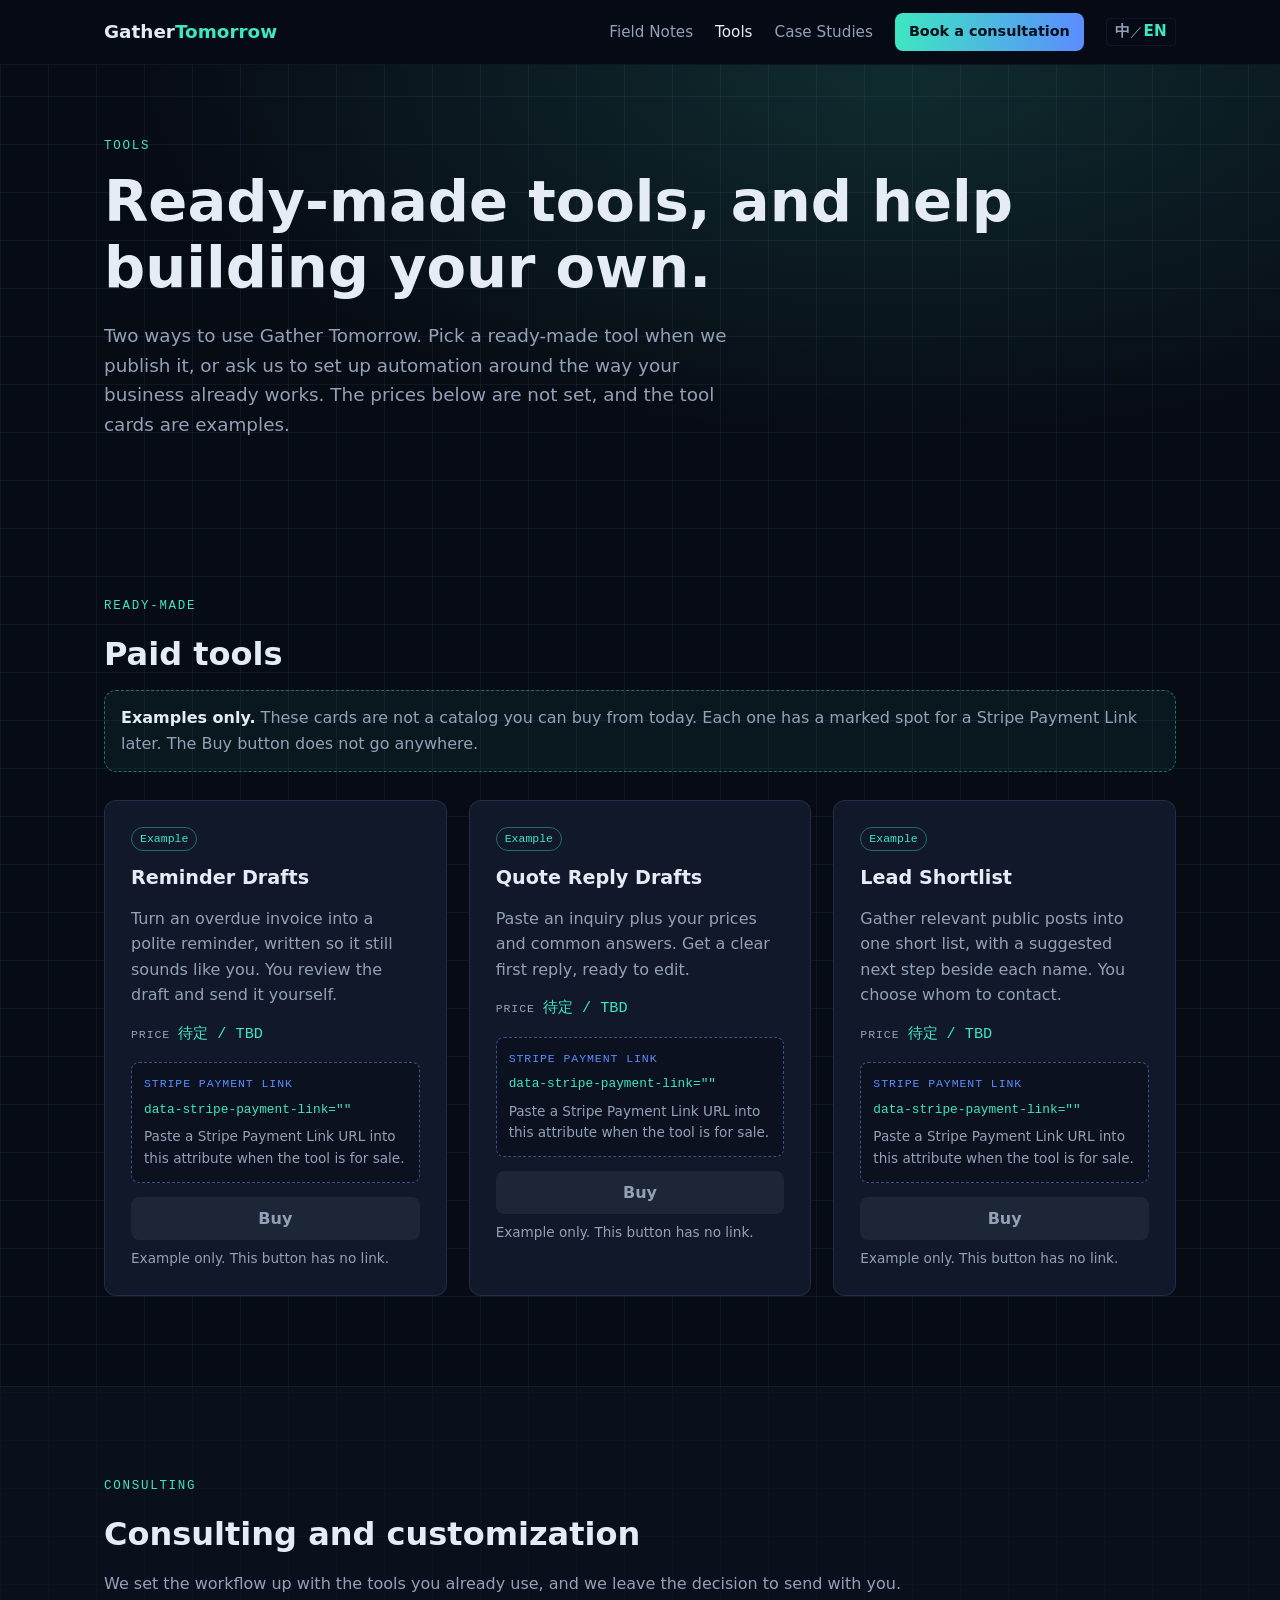
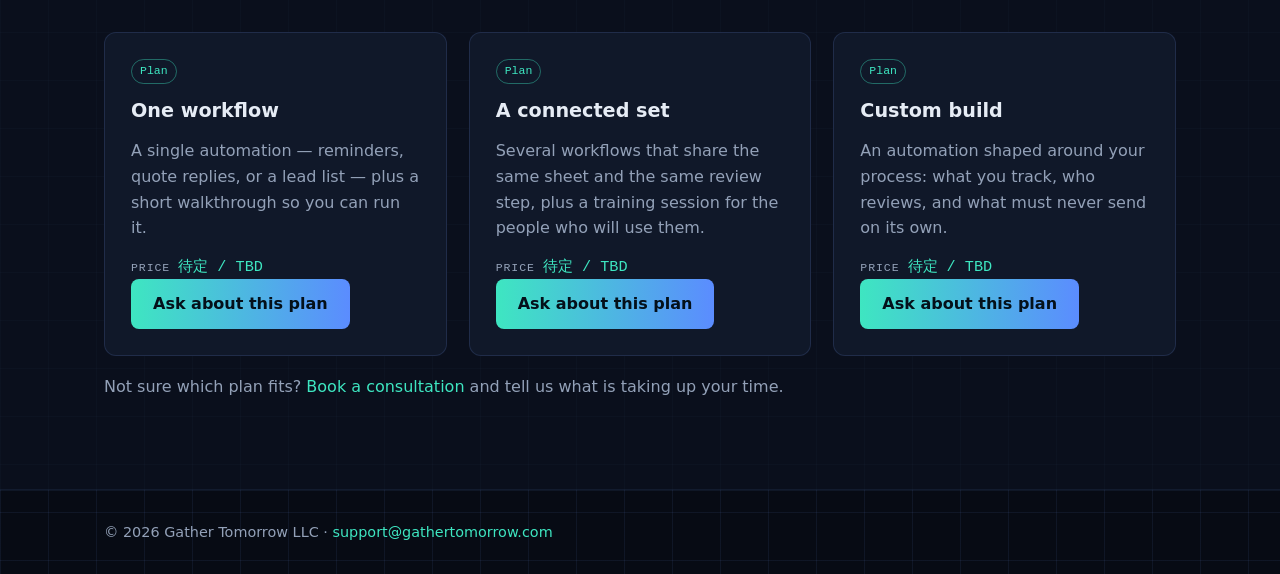
==== tools/index.html @ 7ab17f1c "Add Traditional Chinese, a Tools page, and Firebase Hosting setup. English stays at the root and Tra" ====
<!DOCTYPE html>
<!-- English tools page. Traditional Chinese: /zh/tools/ -->
<html lang="en">
<head>
<meta charset="UTF-8">
<meta name="viewport" content="width=device-width, initial-scale=1">
<script src="../assets/lang.js"></script>
<title>Tools — Gather Tomorrow LLC</title>
<meta name="description" content="Example ready-made AI tools and consulting plans from Gather Tomorrow. Nothing is for sale yet; prices are still TBD.">
<link rel="canonical" href="https://kuankuan0126-stack.github.io/gathertomorrow-site/tools/">
<link rel="alternate" hreflang="en" href="https://kuankuan0126-stack.github.io/gathertomorrow-site/tools/">
<link rel="alternate" hreflang="zh-Hant" href="https://kuankuan0126-stack.github.io/gathertomorrow-site/zh/tools/">
<link rel="alternate" hreflang="x-default" href="https://kuankuan0126-stack.github.io/gathertomorrow-site/tools/">
<meta property="og:type" content="website">
<meta property="og:site_name" content="Gather Tomorrow LLC">
<meta property="og:title" content="Tools — Gather Tomorrow LLC">
<meta property="og:description" content="Example ready-made AI tools and consulting plans from Gather Tomorrow. Nothing is for sale yet; prices are still TBD.">
<meta property="og:url" content="https://kuankuan0126-stack.github.io/gathertomorrow-site/tools/">
<meta property="og:locale" content="en_US">
<meta property="og:locale:alternate" content="zh_TW">
<meta name="twitter:card" content="summary">
<script type="application/ld+json">
{
  "@context": "https://schema.org",
  "@graph": [
    {
      "@type": "WebPage",
      "@id": "https://kuankuan0126-stack.github.io/gathertomorrow-site/tools/#webpage",
      "url": "https://kuankuan0126-stack.github.io/gathertomorrow-site/tools/",
      "name": "Tools — Gather Tomorrow LLC",
      "description": "Example ready-made AI tools and consulting plans from Gather Tomorrow. Nothing is for sale yet; prices are still TBD.",
      "inLanguage": "en",
      "isPartOf": {"@id": "https://kuankuan0126-stack.github.io/gathertomorrow-site/#website"},
      "about": {"@id": "https://kuankuan0126-stack.github.io/gathertomorrow-site/#organization"}
    }
  ]
}
</script>
<link rel="stylesheet" href="../assets/style.css">
</head>
<body>
<header class="nav">
  <div class="wrap nav-inner">
    <a class="logo" href="../index.html">Gather<span>Tomorrow</span></a>
    <nav aria-label="Primary">
      <a href="../index.html#notes">Field Notes</a>
      <a href="index.html" aria-current="page">Tools</a>
      <a href="../index.html#cases">Case Studies</a>
      <a href="../index.html#book" class="btn btn-sm">Book a consultation</a>
      <div class="lang-toggle" role="group" aria-label="Language">
        <a class="lang-link" href="../zh/tools/index.html" lang="zh-Hant" hreflang="zh-Hant" data-set-lang="zh" aria-label="繁體中文">中</a><span aria-hidden="true">／</span><a class="lang-link" href="index.html" lang="en" hreflang="en" data-set-lang="en" aria-current="true" aria-label="English">EN</a>
      </div>
    </nav>
  </div>
</header>

<main id="top">
<section class="hero hero-compact">
  <div class="wrap">
    <p class="eyebrow">Tools</p>
    <h1>Ready-made tools, and help building your own.</h1>
    <p class="lead">Two ways to use Gather Tomorrow. Pick a ready-made tool when we publish it, or ask us to set up automation around the way your business already works. The prices below are not set, and the tool cards are examples.</p>
  </div>
</section>

<section id="ready" class="section">
  <div class="wrap">
    <p class="eyebrow">Ready-made</p>
    <h2>Paid tools</h2>
    <p class="notice"><strong>Examples only.</strong> These cards are not a catalog you can buy from today. Each one has a marked spot for a Stripe Payment Link later. The Buy button does not go anywhere.</p>
    <div class="grid3">
      <article class="card tool-card">
        <span class="tag">Example</span>
        <h3>Reminder Drafts</h3>
        <p>Turn an overdue invoice into a polite reminder, written so it still sounds like you. You review the draft and send it yourself.</p>
        <p class="price"><span class="price-label">Price</span>待定 / TBD</p>
        <!-- STRIPE PAYMENT LINK: when this example becomes a real product, paste the Payment Link URL into data-stripe-payment-link. Leave it empty until then. Do not add an href to the Buy button. -->
        <div class="stripe-slot" data-stripe-payment-link="">
          <span class="slot-label">Stripe Payment Link</span>
          <code>data-stripe-payment-link=""</code>
          <span class="slot-help">Paste a Stripe Payment Link URL into this attribute when the tool is for sale.</span>
        </div>
        <button class="btn buy" type="button" disabled>Buy</button>
        <p class="buy-note">Example only. This button has no link.</p>
      </article>
      <article class="card tool-card">
        <span class="tag">Example</span>
        <h3>Quote Reply Drafts</h3>
        <p>Paste an inquiry plus your prices and common answers. Get a clear first reply, ready to edit.</p>
        <p class="price"><span class="price-label">Price</span>待定 / TBD</p>
        <!-- STRIPE PAYMENT LINK: paste the Payment Link URL into data-stripe-payment-link when this tool is for sale. -->
        <div class="stripe-slot" data-stripe-payment-link="">
          <span class="slot-label">Stripe Payment Link</span>
          <code>data-stripe-payment-link=""</code>
          <span class="slot-help">Paste a Stripe Payment Link URL into this attribute when the tool is for sale.</span>
        </div>
        <button class="btn buy" type="button" disabled>Buy</button>
        <p class="buy-note">Example only. This button has no link.</p>
      </article>
      <article class="card tool-card">
        <span class="tag">Example</span>
        <h3>Lead Shortlist</h3>
        <p>Gather relevant public posts into one short list, with a suggested next step beside each name. You choose whom to contact.</p>
        <p class="price"><span class="price-label">Price</span>待定 / TBD</p>
        <!-- STRIPE PAYMENT LINK: paste the Payment Link URL into data-stripe-payment-link when this tool is for sale. -->
        <div class="stripe-slot" data-stripe-payment-link="">
          <span class="slot-label">Stripe Payment Link</span>
          <code>data-stripe-payment-link=""</code>
          <span class="slot-help">Paste a Stripe Payment Link URL into this attribute when the tool is for sale.</span>
        </div>
        <button class="btn buy" type="button" disabled>Buy</button>
        <p class="buy-note">Example only. This button has no link.</p>
      </article>
    </div>
  </div>
</section>

<section id="consult" class="section alt">
  <div class="wrap">
    <p class="eyebrow">Consulting</p>
    <h2>Consulting and customization</h2>
    <p class="sub">We set the workflow up with the tools you already use, and we leave the decision to send with you.</p>
    <div class="grid3">
      <article class="card">
        <span class="tag">Plan</span>
        <h3>One workflow</h3>
        <p>A single automation — reminders, quote replies, or a lead list — plus a short walkthrough so you can run it.</p>
        <p class="price"><span class="price-label">Price</span>待定 / TBD</p>
        <a class="btn plan-link" href="../index.html#book">Ask about this plan</a>
      </article>
      <article class="card">
        <span class="tag">Plan</span>
        <h3>A connected set</h3>
        <p>Several workflows that share the same sheet and the same review step, plus a training session for the people who will use them.</p>
        <p class="price"><span class="price-label">Price</span>待定 / TBD</p>
        <a class="btn plan-link" href="../index.html#book">Ask about this plan</a>
      </article>
      <article class="card">
        <span class="tag">Plan</span>
        <h3>Custom build</h3>
        <p>An automation shaped around your process: what you track, who reviews, and what must never send on its own.</p>
        <p class="price"><span class="price-label">Price</span>待定 / TBD</p>
        <a class="btn plan-link" href="../index.html#book">Ask about this plan</a>
      </article>
    </div>
    <p class="fallback">Not sure which plan fits? <a href="../index.html#book">Book a consultation</a> and tell us what is taking up your time.</p>
  </div>
</section>
</main>

<footer class="footer"><div class="wrap">© 2026 Gather Tomorrow LLC · <a href="mailto:support@gathertomorrow.com">support@gathertomorrow.com</a></div></footer>
</body>
</html>
---- assets/style.css ----
:root{--bg:#070b14;--bg2:#0c1220;--card:#101829;--line:rgba(120,160,255,.08);--text:#e6ecf5;--muted:#93a1b8;--accent:#3ee6c1;--accent2:#5b8cff}
*{box-sizing:border-box;margin:0;padding:0}
html{scroll-behavior:smooth}
body{font-family:Inter,system-ui,-apple-system,"Segoe UI",Roboto,"PingFang TC","Microsoft JhengHei","Noto Sans TC","Noto Sans CJK TC","WenQuanYi Micro Hei",sans-serif;background:var(--bg);color:var(--text);line-height:1.6;
 background-image:linear-gradient(var(--line) 1px,transparent 1px),linear-gradient(90deg,var(--line) 1px,transparent 1px);background-size:48px 48px}
a{color:var(--accent);text-decoration:none}
.wrap{max-width:1120px;margin:0 auto;padding:0 24px}.narrow{max-width:640px}
.nav{position:sticky;top:0;z-index:10;background:rgba(7,11,20,.85);backdrop-filter:blur(8px);border-bottom:1px solid var(--line)}
.nav-inner{display:flex;justify-content:space-between;align-items:center;height:64px}
.logo{font-weight:700;font-size:1.15rem;color:var(--text)}.logo span{color:var(--accent)}
nav{display:flex;gap:22px;align-items:center}nav a{color:var(--muted);font-size:.95rem}nav a:hover{color:var(--text)}
nav a[aria-current="page"]{color:var(--text)}
.lang-toggle{display:inline-flex;align-items:center;flex:0 0 auto;border:1px solid var(--line);border-radius:4px;padding:2px 8px;font-size:.8rem;line-height:1.4;letter-spacing:.02em}
.lang-toggle .lang-link{color:var(--muted);font-weight:700;padding:0}
.lang-toggle .lang-link[aria-current="true"]{color:var(--accent)}
.lang-toggle span{color:var(--muted)}
.lang-toggle .lang-link:focus-visible{outline:2px solid var(--accent);outline-offset:2px}
.btn{display:inline-block;background:linear-gradient(90deg,var(--accent),var(--accent2));color:#04101a!important;font-weight:600;padding:12px 22px;border-radius:8px;border:0;cursor:pointer;font-size:1rem;font-family:inherit;text-align:center}
.btn:disabled,.btn[disabled]{background:#1c2636;color:var(--muted)!important;cursor:not-allowed}
.btn-sm{padding:7px 14px;font-size:.9rem}.btn-ghost{background:transparent;border:1px solid var(--accent);color:var(--accent)!important}
.hero{padding:120px 0 100px;background:radial-gradient(ellipse at 70% 0%,rgba(62,230,193,.15),transparent 60%)}
.hero-compact{padding:72px 0 36px}
.eyebrow{text-transform:uppercase;letter-spacing:.14em;font-size:.78rem;color:var(--accent);margin-bottom:12px;font-family:ui-monospace,monospace}
h1{font-size:clamp(2.2rem,5vw,3.6rem);line-height:1.15;margin-bottom:20px}.accent{color:var(--accent)}
.lead{font-size:1.15rem;color:var(--muted);max-width:640px;margin-bottom:32px}.cta-row{display:flex;gap:14px;flex-wrap:wrap}
.section{padding:90px 0}.alt{background:rgba(12,18,32,.7);border-top:1px solid var(--line);border-bottom:1px solid var(--line)}
h2{font-size:2rem;margin-bottom:10px}.sub{color:var(--muted);margin-bottom:36px}
.grid3{display:grid;grid-template-columns:repeat(auto-fit,minmax(300px,1fr));gap:22px}.grid2{display:grid;grid-template-columns:repeat(auto-fit,minmax(340px,1fr));gap:22px}
.card{background:var(--card);border:1px solid rgba(120,160,255,.15);border-radius:12px;padding:26px;display:flex;flex-direction:column;transition:border-color .2s}
.card:hover{border-color:var(--accent)}.card h3{font-size:1.2rem;margin:12px 0}
.tag{align-self:flex-start;font-size:.72rem;font-family:ui-monospace,monospace;color:var(--accent);border:1px solid rgba(62,230,193,.4);padding:2px 8px;border-radius:999px}
dl dt{color:var(--accent2);font-size:.8rem;text-transform:uppercase;letter-spacing:.08em;margin-top:12px}dl dd{color:var(--muted);font-size:.95rem}
.card p,.case ol{color:var(--muted)}.case ol{padding-left:20px}.case li{margin-bottom:8px}.muted{opacity:.7}
.card-foot{margin-top:auto;padding-top:20px;border-top:1px solid var(--line);display:flex;flex-direction:column;gap:12px}
.like{align-self:flex-start;background:transparent;border:1px solid var(--line);color:var(--muted);border-radius:999px;padding:4px 14px;cursor:not-allowed}
.diy{font-weight:600;font-size:.95rem}
.form{display:grid;gap:16px}.form label{display:grid;gap:6px;font-size:.9rem;color:var(--muted)}
.form input,.form textarea{background:var(--bg);border:1px solid rgba(120,160,255,.25);border-radius:8px;padding:12px;color:var(--text);font:inherit}
.form input:focus,.form textarea:focus{outline:none;border-color:var(--accent)}
.fallback{margin-top:18px;color:var(--muted)}
.notice{border:1px dashed rgba(62,230,193,.45);background:rgba(62,230,193,.06);border-radius:12px;padding:14px 16px;margin:0 0 28px;color:var(--muted)}
.notice strong{color:var(--text);font-weight:600}
.price,.card p.price{margin-top:14px;font-family:ui-monospace,monospace;color:var(--accent);font-size:.95rem}
.price-label{color:var(--muted);margin-right:8px;font-size:.72rem;letter-spacing:.08em;text-transform:uppercase}
.stripe-slot{margin-top:16px;border:1px dashed rgba(120,160,255,.45);border-radius:8px;padding:12px;background:rgba(7,11,20,.45);display:flex;flex-direction:column;gap:6px}
.slot-label{font-family:ui-monospace,monospace;font-size:.72rem;letter-spacing:.08em;text-transform:uppercase;color:var(--accent2)}
.stripe-slot code{color:var(--accent);font-size:.8rem}
.slot-help,.buy-note{color:var(--muted);font-size:.85rem}
.buy{width:100%;margin-top:14px}
.buy-note{margin-top:8px}
.card .plan-link{margin-top:auto;align-self:flex-start}
.footer{padding:30px 0;color:var(--muted);font-size:.9rem;border-top:1px solid var(--line)}
@media(max-width:720px){
  .nav-inner{height:auto;min-height:64px;padding:10px 0;gap:10px;flex-wrap:wrap}
  nav{gap:10px;margin-left:auto}
  .btn-sm{white-space:nowrap}
  nav a:not(.btn):not(.lang-link){display:none}
  .hero{padding:80px 0 60px}
  .hero-compact{padding:56px 0 28px}
}
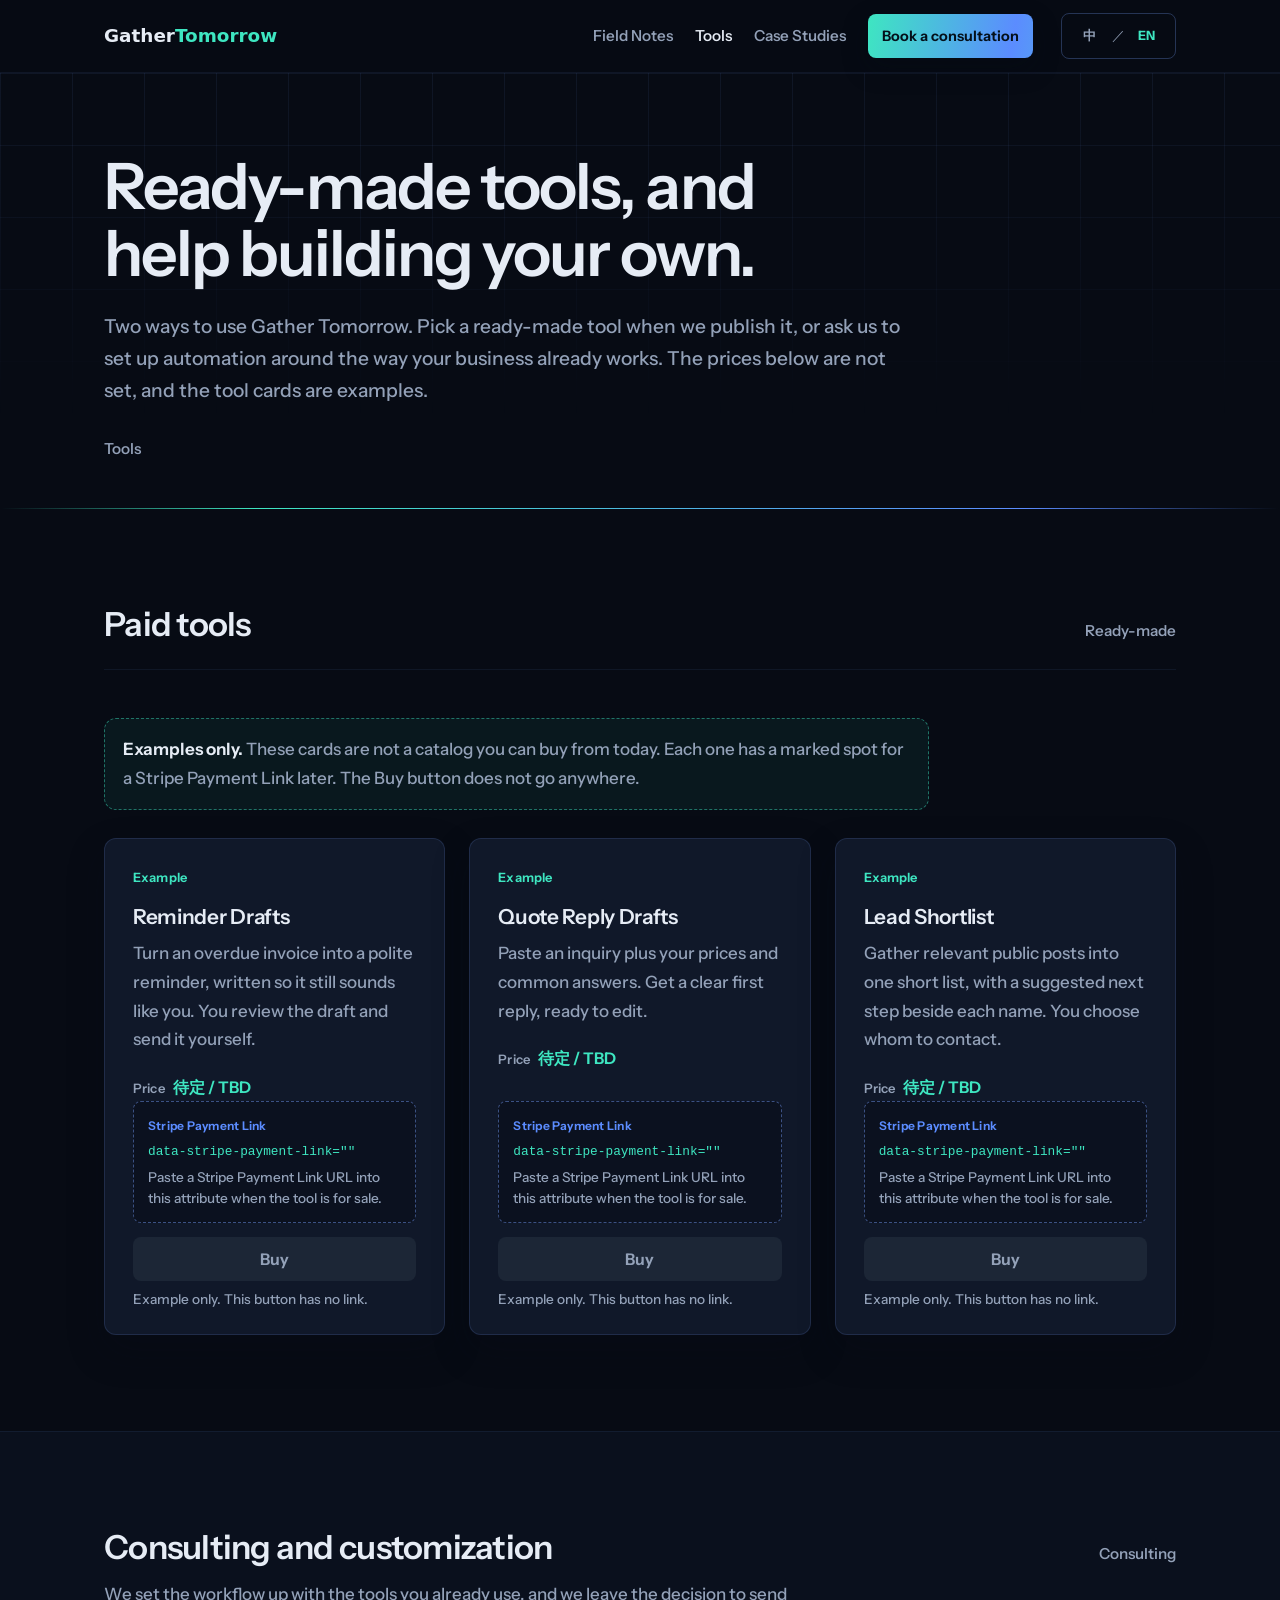
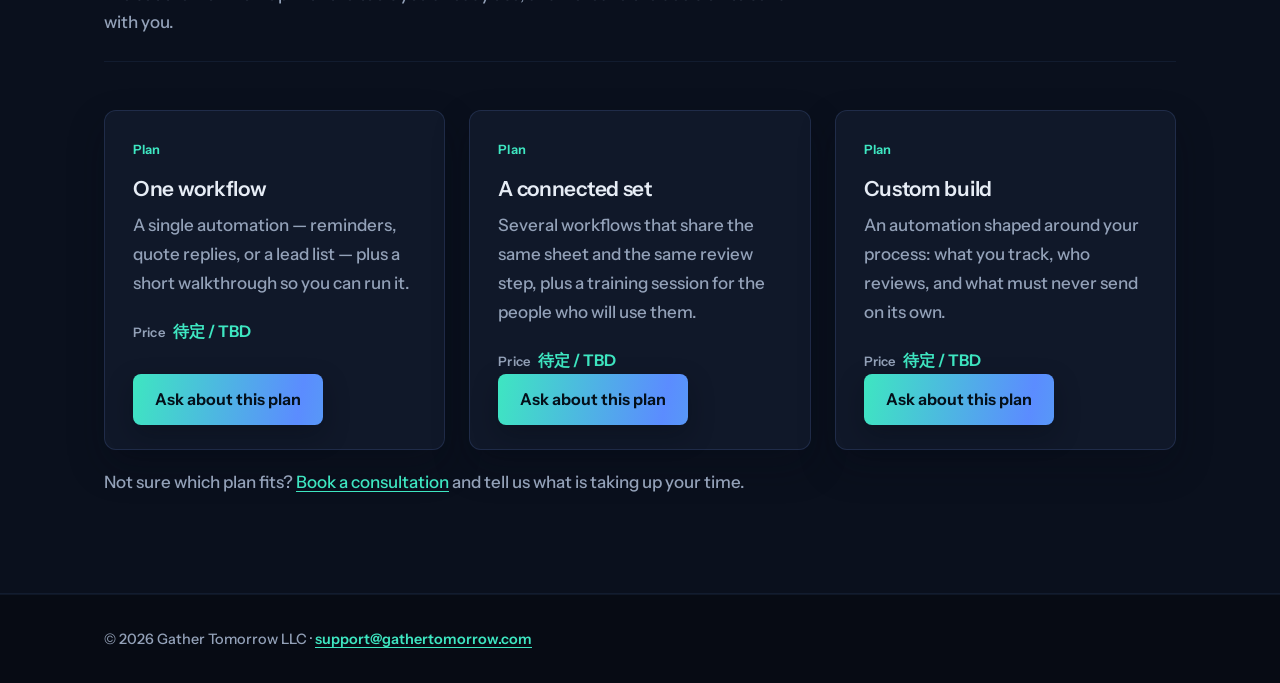
==== commit 5c4592e8: "Refine type, spacing, and controls without touching the brand. Apply Impeccable’s craft rules to the" ====
--- a/tools/index.html
+++ b/tools/index.html
@@ -3,7 +3,7 @@
 <html lang="en">
 <head>
 <meta charset="UTF-8">
-<meta name="viewport" content="width=device-width, initial-scale=1">
+<meta name="viewport" content="width=device-width, initial-scale=1, viewport-fit=cover">
 <script src="../assets/lang.js"></script>
 <title>Tools — Gather Tomorrow LLC</title>
 <meta name="description" content="Example ready-made AI tools and consulting plans from Gather Tomorrow. Nothing is for sale yet; prices are still TBD.">
@@ -39,34 +39,48 @@
 <link rel="stylesheet" href="../assets/style.css">
 </head>
 <body>
+<a class="skip" href="#top">Skip to content</a>
 <header class="nav">
-  <div class="wrap nav-inner">
+  <div class="wrap nav-row">
     <a class="logo" href="../index.html">Gather<span>Tomorrow</span></a>
-    <nav aria-label="Primary">
+    <nav class="nav-panel" id="site-nav" aria-label="Primary">
       <a href="../index.html#notes">Field Notes</a>
       <a href="index.html" aria-current="page">Tools</a>
       <a href="../index.html#cases">Case Studies</a>
       <a href="../index.html#book" class="btn btn-sm">Book a consultation</a>
+    </nav>
+    <div class="nav-tools">
       <div class="lang-toggle" role="group" aria-label="Language">
         <a class="lang-link" href="../zh/tools/index.html" lang="zh-Hant" hreflang="zh-Hant" data-set-lang="zh" aria-label="繁體中文">中</a><span aria-hidden="true">／</span><a class="lang-link" href="index.html" lang="en" hreflang="en" data-set-lang="en" aria-current="true" aria-label="English">EN</a>
       </div>
-    </nav>
+      <label class="nav-toggle">
+        <span class="visually-hidden">Menu</span>
+        <input class="nav-check" type="checkbox" aria-controls="site-nav">
+        <svg class="icon-menu" width="18" height="18" viewBox="0 0 18 18" aria-hidden="true" focusable="false"><path d="M2 5h14M2 9h14M2 13h14" fill="none" stroke="currentColor" stroke-width="1.5" stroke-linecap="round"/></svg>
+        <svg class="icon-close" width="18" height="18" viewBox="0 0 18 18" aria-hidden="true" focusable="false"><path d="M4 4l10 10M14 4L4 14" fill="none" stroke="currentColor" stroke-width="1.5" stroke-linecap="round"/></svg>
+      </label>
+    </div>
   </div>
 </header>
 
 <main id="top">
 <section class="hero hero-compact">
-  <div class="wrap">
-    <p class="eyebrow">Tools</p>
+  <div class="wrap hero-grid">
     <h1>Ready-made tools, and help building your own.</h1>
     <p class="lead">Two ways to use Gather Tomorrow. Pick a ready-made tool when we publish it, or ask us to set up automation around the way your business already works. The prices below are not set, and the tool cards are examples.</p>
+    <p class="hero-note">Tools</p>
   </div>
+  <div class="hero-rule" aria-hidden="true"></div>
 </section>
 
 <section id="ready" class="section">
   <div class="wrap">
-    <p class="eyebrow">Ready-made</p>
-    <h2>Paid tools</h2>
+    <div class="section-head">
+      <div class="section-title">
+        <h2>Paid tools</h2>
+        <p class="section-note">Ready-made</p>
+      </div>
+    </div>
     <p class="notice"><strong>Examples only.</strong> These cards are not a catalog you can buy from today. Each one has a marked spot for a Stripe Payment Link later. The Buy button does not go anywhere.</p>
     <div class="grid3">
       <article class="card tool-card">
@@ -117,9 +131,13 @@
 
 <section id="consult" class="section alt">
   <div class="wrap">
-    <p class="eyebrow">Consulting</p>
-    <h2>Consulting and customization</h2>
-    <p class="sub">We set the workflow up with the tools you already use, and we leave the decision to send with you.</p>
+    <div class="section-head">
+      <div class="section-title">
+        <h2>Consulting and customization</h2>
+        <p class="section-note">Consulting</p>
+      </div>
+      <p class="sub">We set the workflow up with the tools you already use, and we leave the decision to send with you.</p>
+    </div>
     <div class="grid3">
       <article class="card">
         <span class="tag">Plan</span>
--- a/assets/style.css
+++ b/assets/style.css
@@ -1,60 +1,156 @@
-:root{--bg:#070b14;--bg2:#0c1220;--card:#101829;--line:rgba(120,160,255,.08);--text:#e6ecf5;--muted:#93a1b8;--accent:#3ee6c1;--accent2:#5b8cff}
+:root{
+  --bg:#070b14;--bg2:#0c1220;--card:#101829;--line:rgba(120,160,255,.08);--text:#e6ecf5;--muted:#93a1b8;--accent:#3ee6c1;--accent2:#5b8cff;
+  --ink:#04101a;--disabled:#1c2636;
+  --space-1:4px;--space-2:8px;--space-3:12px;--space-4:16px;--space-5:24px;--space-6:32px;--space-7:48px;--space-8:64px;--space-9:96px;--space-10:128px;
+  --ease:cubic-bezier(0.16,1,0.3,1);
+  color-scheme:dark;
+}
+@font-face{
+  font-family:"Instrument Sans";
+  src:url("fonts/instrument-sans-latin.woff2") format("woff2");
+  font-weight:400 700;font-style:normal;font-display:swap;
+  unicode-range:U+0000-00FF,U+0131,U+0152-0153,U+02BB-02BC,U+02C6,U+02DA,U+02DC,U+0304,U+0308,U+0329,U+2000-206F,U+20AC,U+2122,U+2191,U+2193,U+2212,U+2215,U+FEFF,U+FFFD;
+}
+@font-face{
+  font-family:"Instrument Sans";
+  src:url("fonts/instrument-sans-latin-italic.woff2") format("woff2");
+  font-weight:400 700;font-style:italic;font-display:swap;
+  unicode-range:U+0000-00FF,U+0131,U+0152-0153,U+02BB-02BC,U+02C6,U+02DA,U+02DC,U+0304,U+0308,U+0329,U+2000-206F,U+20AC,U+2122,U+2191,U+2193,U+2212,U+2215,U+FEFF,U+FFFD;
+}
 *{box-sizing:border-box;margin:0;padding:0}
-html{scroll-behavior:smooth}
-body{font-family:Inter,system-ui,-apple-system,"Segoe UI",Roboto,"PingFang TC","Microsoft JhengHei","Noto Sans TC","Noto Sans CJK TC","WenQuanYi Micro Hei",sans-serif;background:var(--bg);color:var(--text);line-height:1.6;
- background-image:linear-gradient(var(--line) 1px,transparent 1px),linear-gradient(90deg,var(--line) 1px,transparent 1px);background-size:48px 48px}
-a{color:var(--accent);text-decoration:none}
-.wrap{max-width:1120px;margin:0 auto;padding:0 24px}.narrow{max-width:640px}
-.nav{position:sticky;top:0;z-index:10;background:rgba(7,11,20,.85);backdrop-filter:blur(8px);border-bottom:1px solid var(--line)}
-.nav-inner{display:flex;justify-content:space-between;align-items:center;height:64px}
-.logo{font-weight:700;font-size:1.15rem;color:var(--text)}.logo span{color:var(--accent)}
-nav{display:flex;gap:22px;align-items:center}nav a{color:var(--muted);font-size:.95rem}nav a:hover{color:var(--text)}
-nav a[aria-current="page"]{color:var(--text)}
-.lang-toggle{display:inline-flex;align-items:center;flex:0 0 auto;border:1px solid var(--line);border-radius:4px;padding:2px 8px;font-size:.8rem;line-height:1.4;letter-spacing:.02em}
-.lang-toggle .lang-link{color:var(--muted);font-weight:700;padding:0}
+html{scroll-behavior:smooth;scrollbar-color:rgba(120,160,255,.4) var(--bg)}
+body{
+  font-family:"Instrument Sans","PingFang TC","Microsoft JhengHei","Noto Sans TC","Noto Sans CJK TC","WenQuanYi Micro Hei","Droid Sans Fallback",sans-serif;
+  background:var(--bg);color:var(--text);line-height:1.7;font-size:1.0625rem;font-weight:500;
+  -webkit-font-smoothing:antialiased;text-wrap:pretty;
+}
+:lang(zh-Hant) body{line-height:1.85;font-weight:400}
+::selection{background:rgba(62,230,193,.28);color:var(--text)}
+a{color:var(--accent);text-decoration:underline;text-decoration-thickness:1px;text-underline-offset:3px}
+img{max-width:100%;height:auto}
+.visually-hidden{position:absolute;width:1px;height:1px;padding:0;margin:-1px;overflow:hidden;clip:rect(0,0,0,0);white-space:nowrap;border:0}
+.skip{position:absolute;left:max(16px,env(safe-area-inset-left));top:8px;z-index:30;transform:translateY(-160%);background:var(--accent);color:var(--ink)!important;text-decoration:none;font-weight:650;padding:8px 14px;border-radius:8px}
+.skip:focus{transform:none}
+.wrap{max-width:1120px;margin:0 auto;padding:0 max(24px,env(safe-area-inset-right)) 0 max(24px,env(safe-area-inset-left))}
+.narrow{max-width:640px}
+.nav{position:sticky;top:0;z-index:10;background:rgba(7,11,20,.92);backdrop-filter:blur(12px);border-bottom:1px solid var(--line)}
+.nav-row{display:flex;align-items:center;gap:28px;min-height:72px}
+.logo{font-family:Inter,system-ui,-apple-system,"Segoe UI",Roboto,"PingFang TC","Microsoft JhengHei","Noto Sans TC",sans-serif;font-weight:700;font-size:1.15rem;color:var(--text);text-decoration:none;letter-spacing:0;flex:0 0 auto}
+.logo span{color:var(--accent)}
+.nav-panel{display:flex;align-items:center;gap:8px 22px;margin-left:auto}
+.nav-panel a:not(.btn){color:var(--muted);font-size:.95rem;font-weight:550;text-decoration:none;min-height:44px;display:inline-flex;align-items:center;padding:6px 0}
+.nav-panel a:not(.btn):hover{color:var(--text)}
+.nav-panel a[aria-current="page"]{color:var(--text)}
+.nav-tools{display:flex;align-items:center;gap:12px;flex:0 0 auto}
+.nav-toggle{display:none;position:relative;width:44px;height:44px;align-items:center;justify-content:center;color:var(--text);border:1px solid rgba(120,160,255,.28);border-radius:8px;background:transparent;cursor:pointer}
+.nav-toggle .nav-check{position:absolute;inset:0;width:100%;height:100%;margin:0;opacity:0;cursor:pointer}
+.nav-toggle:has(.nav-check:focus-visible){outline:2px solid var(--accent);outline-offset:3px}
+.icon-close{display:none}
+.nav-toggle:has(.nav-check:checked) .icon-menu{display:none}
+.nav-toggle:has(.nav-check:checked) .icon-close{display:block}
+.lang-toggle{display:inline-flex;align-items:center;flex:0 0 auto;border:1px solid rgba(120,160,255,.28);border-radius:8px;padding:0 6px;min-height:44px;font-size:.8rem;line-height:1;letter-spacing:.02em}
+.lang-toggle .lang-link{color:var(--muted);font-weight:700;text-decoration:none;min-width:44px;min-height:44px;display:inline-flex;align-items:center;justify-content:center}
 .lang-toggle .lang-link[aria-current="true"]{color:var(--accent)}
 .lang-toggle span{color:var(--muted)}
-.lang-toggle .lang-link:focus-visible{outline:2px solid var(--accent);outline-offset:2px}
-.btn{display:inline-block;background:linear-gradient(90deg,var(--accent),var(--accent2));color:#04101a!important;font-weight:600;padding:12px 22px;border-radius:8px;border:0;cursor:pointer;font-size:1rem;font-family:inherit;text-align:center}
-.btn:disabled,.btn[disabled]{background:#1c2636;color:var(--muted)!important;cursor:not-allowed}
-.btn-sm{padding:7px 14px;font-size:.9rem}.btn-ghost{background:transparent;border:1px solid var(--accent);color:var(--accent)!important}
-.hero{padding:120px 0 100px;background:radial-gradient(ellipse at 70% 0%,rgba(62,230,193,.15),transparent 60%)}
-.hero-compact{padding:72px 0 36px}
-.eyebrow{text-transform:uppercase;letter-spacing:.14em;font-size:.78rem;color:var(--accent);margin-bottom:12px;font-family:ui-monospace,monospace}
-h1{font-size:clamp(2.2rem,5vw,3.6rem);line-height:1.15;margin-bottom:20px}.accent{color:var(--accent)}
-.lead{font-size:1.15rem;color:var(--muted);max-width:640px;margin-bottom:32px}.cta-row{display:flex;gap:14px;flex-wrap:wrap}
-.section{padding:90px 0}.alt{background:rgba(12,18,32,.7);border-top:1px solid var(--line);border-bottom:1px solid var(--line)}
-h2{font-size:2rem;margin-bottom:10px}.sub{color:var(--muted);margin-bottom:36px}
-.grid3{display:grid;grid-template-columns:repeat(auto-fit,minmax(300px,1fr));gap:22px}.grid2{display:grid;grid-template-columns:repeat(auto-fit,minmax(340px,1fr));gap:22px}
-.card{background:var(--card);border:1px solid rgba(120,160,255,.15);border-radius:12px;padding:26px;display:flex;flex-direction:column;transition:border-color .2s}
-.card:hover{border-color:var(--accent)}.card h3{font-size:1.2rem;margin:12px 0}
-.tag{align-self:flex-start;font-size:.72rem;font-family:ui-monospace,monospace;color:var(--accent);border:1px solid rgba(62,230,193,.4);padding:2px 8px;border-radius:999px}
-dl dt{color:var(--accent2);font-size:.8rem;text-transform:uppercase;letter-spacing:.08em;margin-top:12px}dl dd{color:var(--muted);font-size:.95rem}
-.card p,.case ol{color:var(--muted)}.case ol{padding-left:20px}.case li{margin-bottom:8px}.muted{opacity:.7}
+:focus-visible{outline:2px solid var(--accent);outline-offset:3px}
+.btn{display:inline-flex;align-items:center;justify-content:center;min-height:44px;background-color:var(--accent);background-image:linear-gradient(100deg,var(--accent) 0%,var(--accent2) 55%,var(--accent) 120%);background-size:160% 100%;background-position:0% 50%;color:var(--ink)!important;font-weight:650;padding:12px 22px;border-radius:8px;border:0;cursor:pointer;font-size:1rem;font-family:inherit;text-align:center;text-decoration:none;box-shadow:0 10px 24px rgba(7,11,20,.35);transition:background-position 220ms var(--ease),box-shadow 180ms var(--ease),border-color 180ms var(--ease),background-color 180ms var(--ease)}
+.btn:disabled,.btn[disabled]{background-image:none;background-color:var(--disabled);color:var(--muted)!important;cursor:not-allowed;box-shadow:none}
+.btn-sm{padding:7px 14px;font-size:.9rem;min-height:44px}
+.btn-ghost{background-image:none;background-color:transparent;border:1px solid var(--accent);color:var(--accent)!important;box-shadow:none}
+@media (hover:hover){
+  .btn:hover{background-position:100% 50%;box-shadow:0 14px 28px rgba(7,11,20,.48)}
+  .btn:disabled:hover,.btn[disabled]:hover{background-position:0 0;box-shadow:none}
+  .btn-ghost:hover{background-color:rgba(62,230,193,.08);background-position:0 0;box-shadow:none}
+}
+.btn:active{transform:translateY(1px)}
+.btn:disabled:active,.btn[disabled]:active{transform:none}
+.hero{position:relative;padding:112px 0 96px;overflow:hidden}
+.hero-compact{padding:80px 0 48px}
+.hero::before{content:"";position:absolute;inset:0;pointer-events:none;background-image:linear-gradient(var(--line) 1px,transparent 1px),linear-gradient(90deg,var(--line) 1px,transparent 1px);background-size:72px 72px;mask-image:linear-gradient(180deg,#000 0%,transparent 80%);-webkit-mask-image:linear-gradient(180deg,#000 0%,transparent 80%)}
+.hero-rule{position:absolute;left:0;right:0;bottom:0;height:1px;background:linear-gradient(90deg,transparent,var(--accent) 20%,var(--accent2) 80%,transparent);transform-origin:0 50%;animation:rule-in 640ms var(--ease) both}
+@keyframes rule-in{from{transform:scaleX(0)}to{transform:scaleX(1)}}
+.hero-grid{position:relative}
+.hero-grid h1{margin-bottom:var(--space-5);max-width:18em}
+.hero-note{color:var(--muted);font-size:.95rem;line-height:1.5;font-weight:550;max-width:42ch;margin-top:var(--space-6)}
+h1{font-size:clamp(2.5rem,5.2vw,4rem);line-height:1.05;letter-spacing:-.03em;font-weight:600;text-wrap:balance;hyphens:none}
+.keep{white-space:nowrap}
+:lang(zh-Hant) h1{letter-spacing:0;line-height:1.28;font-weight:600}
+.accent{color:var(--accent)}
+.lead{font-size:1.2rem;line-height:1.65;color:var(--muted);max-width:62ch;margin-bottom:var(--space-6)}
+:lang(zh-Hant) .lead{line-height:1.8}
+.cta-row{display:flex;gap:14px;flex-wrap:wrap}
+.section{padding:var(--space-9) 0}
+.alt{background:rgba(12,18,32,.72);border-top:1px solid var(--line);border-bottom:1px solid var(--line)}
+.section-head{margin-bottom:var(--space-7);padding-bottom:var(--space-5);border-bottom:1px solid var(--line);display:grid;gap:var(--space-3)}
+.section-title{display:flex;align-items:baseline;justify-content:space-between;gap:var(--space-5)}
+.section-note{color:var(--muted);font-size:.95rem;font-weight:550;line-height:1.4;flex:0 0 auto}
+h2{font-size:clamp(1.7rem,2.6vw,2.25rem);line-height:1.2;letter-spacing:-.022em;font-weight:600;text-wrap:balance}
+h3{font-size:1.3rem;line-height:1.35;font-weight:600;letter-spacing:-.015em;margin:14px 0 8px;text-wrap:balance}
+:lang(zh-Hant) h2,:lang(zh-Hant) h3{letter-spacing:0;line-height:1.45}
+.sub{color:var(--muted);max-width:65ch;margin:0}
+.grid3,.grid2{display:grid;gap:var(--space-5)}
+.grid3{grid-template-columns:1fr}
+.grid2{grid-template-columns:1fr}
+.card{background:var(--card);border:1px solid rgba(120,160,255,.15);border-radius:12px;padding:28px 28px 24px;display:flex;flex-direction:column;min-width:0;box-shadow:0 16px 36px rgba(7,11,20,.28);transition:border-color 180ms var(--ease),box-shadow 180ms var(--ease)}
+@media (hover:hover){
+  .card:hover{border-color:rgba(62,230,193,.55);box-shadow:0 20px 40px rgba(7,11,20,.42)}
+}
+.tag{align-self:flex-start;font-size:.8rem;font-weight:650;letter-spacing:.01em;color:var(--accent)}
+dl dt{color:var(--accent2);font-size:.8125rem;font-weight:650;margin-top:20px}
+dl dt:first-of-type{margin-top:8px}
+dl dd{color:var(--muted);font-size:1rem;line-height:1.65;margin-top:4px}
+.card p,.case ol{color:var(--muted)}
+.case ol{list-style:none;margin:16px 0 0;padding:0;counter-reset:step}
+.case li{counter-increment:step;position:relative;margin:0 0 0 11px;padding:0 0 18px 28px;border-left:1px solid rgba(120,160,255,.28);line-height:1.6}
+.case li:last-child{border-left-color:transparent;padding-bottom:0}
+.case li::before{content:counter(step);position:absolute;left:-12px;top:0;width:22px;height:22px;border-radius:50%;display:grid;place-items:center;background:var(--card);border:1px solid rgba(62,230,193,.55);color:var(--accent);font-size:.75rem;font-weight:700}
+.card.muted{box-shadow:none;border-style:dashed}
 .card-foot{margin-top:auto;padding-top:20px;border-top:1px solid var(--line);display:flex;flex-direction:column;gap:12px}
-.like{align-self:flex-start;background:transparent;border:1px solid var(--line);color:var(--muted);border-radius:999px;padding:4px 14px;cursor:not-allowed}
-.diy{font-weight:600;font-size:.95rem}
-.form{display:grid;gap:16px}.form label{display:grid;gap:6px;font-size:.9rem;color:var(--muted)}
-.form input,.form textarea{background:var(--bg);border:1px solid rgba(120,160,255,.25);border-radius:8px;padding:12px;color:var(--text);font:inherit}
-.form input:focus,.form textarea:focus{outline:none;border-color:var(--accent)}
+.like{align-self:flex-start;background:transparent;border:1px solid rgba(120,160,255,.28);color:var(--muted);border-radius:999px;min-height:44px;padding:0 16px;cursor:not-allowed;font:inherit;font-size:.9rem}
+.diy{font-weight:650;font-size:.95rem;line-height:1.45}
+.form{display:grid;gap:18px}
+.form label{display:grid;gap:8px;font-size:.95rem;font-weight:600;color:var(--text)}
+.form input,.form textarea{background:var(--bg);border:1px solid rgba(120,160,255,.28);border-radius:8px;padding:12px 14px;color:var(--text);font:inherit;font-size:1rem;line-height:1.5;caret-color:var(--accent);min-height:48px;width:100%}
+.form textarea{min-height:140px;resize:vertical}
+.form input:focus,.form textarea:focus{outline:2px solid var(--accent);outline-offset:2px;border-color:var(--accent)}
 .fallback{margin-top:18px;color:var(--muted)}
-.notice{border:1px dashed rgba(62,230,193,.45);background:rgba(62,230,193,.06);border-radius:12px;padding:14px 16px;margin:0 0 28px;color:var(--muted)}
-.notice strong{color:var(--text);font-weight:600}
-.price,.card p.price{margin-top:14px;font-family:ui-monospace,monospace;color:var(--accent);font-size:.95rem}
-.price-label{color:var(--muted);margin-right:8px;font-size:.72rem;letter-spacing:.08em;text-transform:uppercase}
-.stripe-slot{margin-top:16px;border:1px dashed rgba(120,160,255,.45);border-radius:8px;padding:12px;background:rgba(7,11,20,.45);display:flex;flex-direction:column;gap:6px}
-.slot-label{font-family:ui-monospace,monospace;font-size:.72rem;letter-spacing:.08em;text-transform:uppercase;color:var(--accent2)}
-.stripe-slot code{color:var(--accent);font-size:.8rem}
-.slot-help,.buy-note{color:var(--muted);font-size:.85rem}
+.notice{border:1px dashed rgba(62,230,193,.45);background:rgba(62,230,193,.06);border-radius:12px;padding:16px 18px;margin:0 0 28px;color:var(--muted);max-width:75ch}
+.notice strong{color:var(--text);font-weight:650}
+.price,.card p.price{margin-top:20px;font-variant-numeric:tabular-nums;color:var(--accent);font-size:1rem;font-weight:650}
+.price-label{color:var(--muted);margin-right:8px;font-size:.8125rem;font-weight:600;letter-spacing:.01em}
+.stripe-slot{margin-top:auto;border:1px dashed rgba(120,160,255,.45);border-radius:8px;padding:14px;background:rgba(7,11,20,.45);display:flex;flex-direction:column;gap:6px}
+.slot-label{font-size:.75rem;font-weight:650;letter-spacing:.02em;color:var(--accent2)}
+.stripe-slot code{font-family:ui-monospace,"Cascadia Mono","Segoe UI Mono",monospace;color:var(--accent);font-size:.8rem;line-height:1.45}
+.slot-help,.buy-note{color:var(--muted);font-size:.85rem;line-height:1.5}
 .buy{width:100%;margin-top:14px}
 .buy-note{margin-top:8px}
 .card .plan-link{margin-top:auto;align-self:flex-start}
-.footer{padding:30px 0;color:var(--muted);font-size:.9rem;border-top:1px solid var(--line)}
-@media(max-width:720px){
-  .nav-inner{height:auto;min-height:64px;padding:10px 0;gap:10px;flex-wrap:wrap}
-  nav{gap:10px;margin-left:auto}
-  .btn-sm{white-space:nowrap}
-  nav a:not(.btn):not(.lang-link){display:none}
-  .hero{padding:80px 0 60px}
-  .hero-compact{padding:56px 0 28px}
+.footer{padding:32px 0 calc(32px + env(safe-area-inset-bottom));color:var(--muted);font-size:.9rem;border-top:1px solid var(--line)}
+.footer a{font-weight:600}
+@media (min-width:900px){
+  .grid2{grid-template-columns:1fr 1fr}
 }
+@media (min-width:1040px){
+  .grid3{grid-template-columns:repeat(3,minmax(0,1fr))}
+}
+@media (max-width:959px){
+  .nav-row{flex-wrap:wrap;gap:0 12px;min-height:64px;padding-top:8px;padding-bottom:8px}
+  .logo{margin-right:auto}
+  .nav-panel{display:none;flex-basis:100%;flex-direction:column;align-items:stretch;gap:2px;margin:8px 0 4px;padding-top:8px;border-top:1px solid var(--line);order:5}
+  .nav-row:has(.nav-check:checked) .nav-panel{display:flex}
+  .nav-panel .btn{width:100%;margin-top:8px}
+  .nav-toggle{display:inline-flex}
+  .hero{padding:72px 0 64px}
+  .hero-compact{padding:56px 0 36px}
+  .section{padding:var(--space-8) 0}
+  .section-title{flex-direction:column;align-items:flex-start;gap:6px}
+  .cta-row{flex-direction:column;align-items:stretch}
+  .cta-row .btn{width:100%}
+  h1{font-size:clamp(2.15rem,11vw,2.8rem)}
+}
+@media (prefers-reduced-motion:reduce){
+  html{scroll-behavior:auto}
+  .hero-rule{animation:none;transform:none}
+  .btn,.card{transition:none}
+  .btn:active{transform:none}
+}
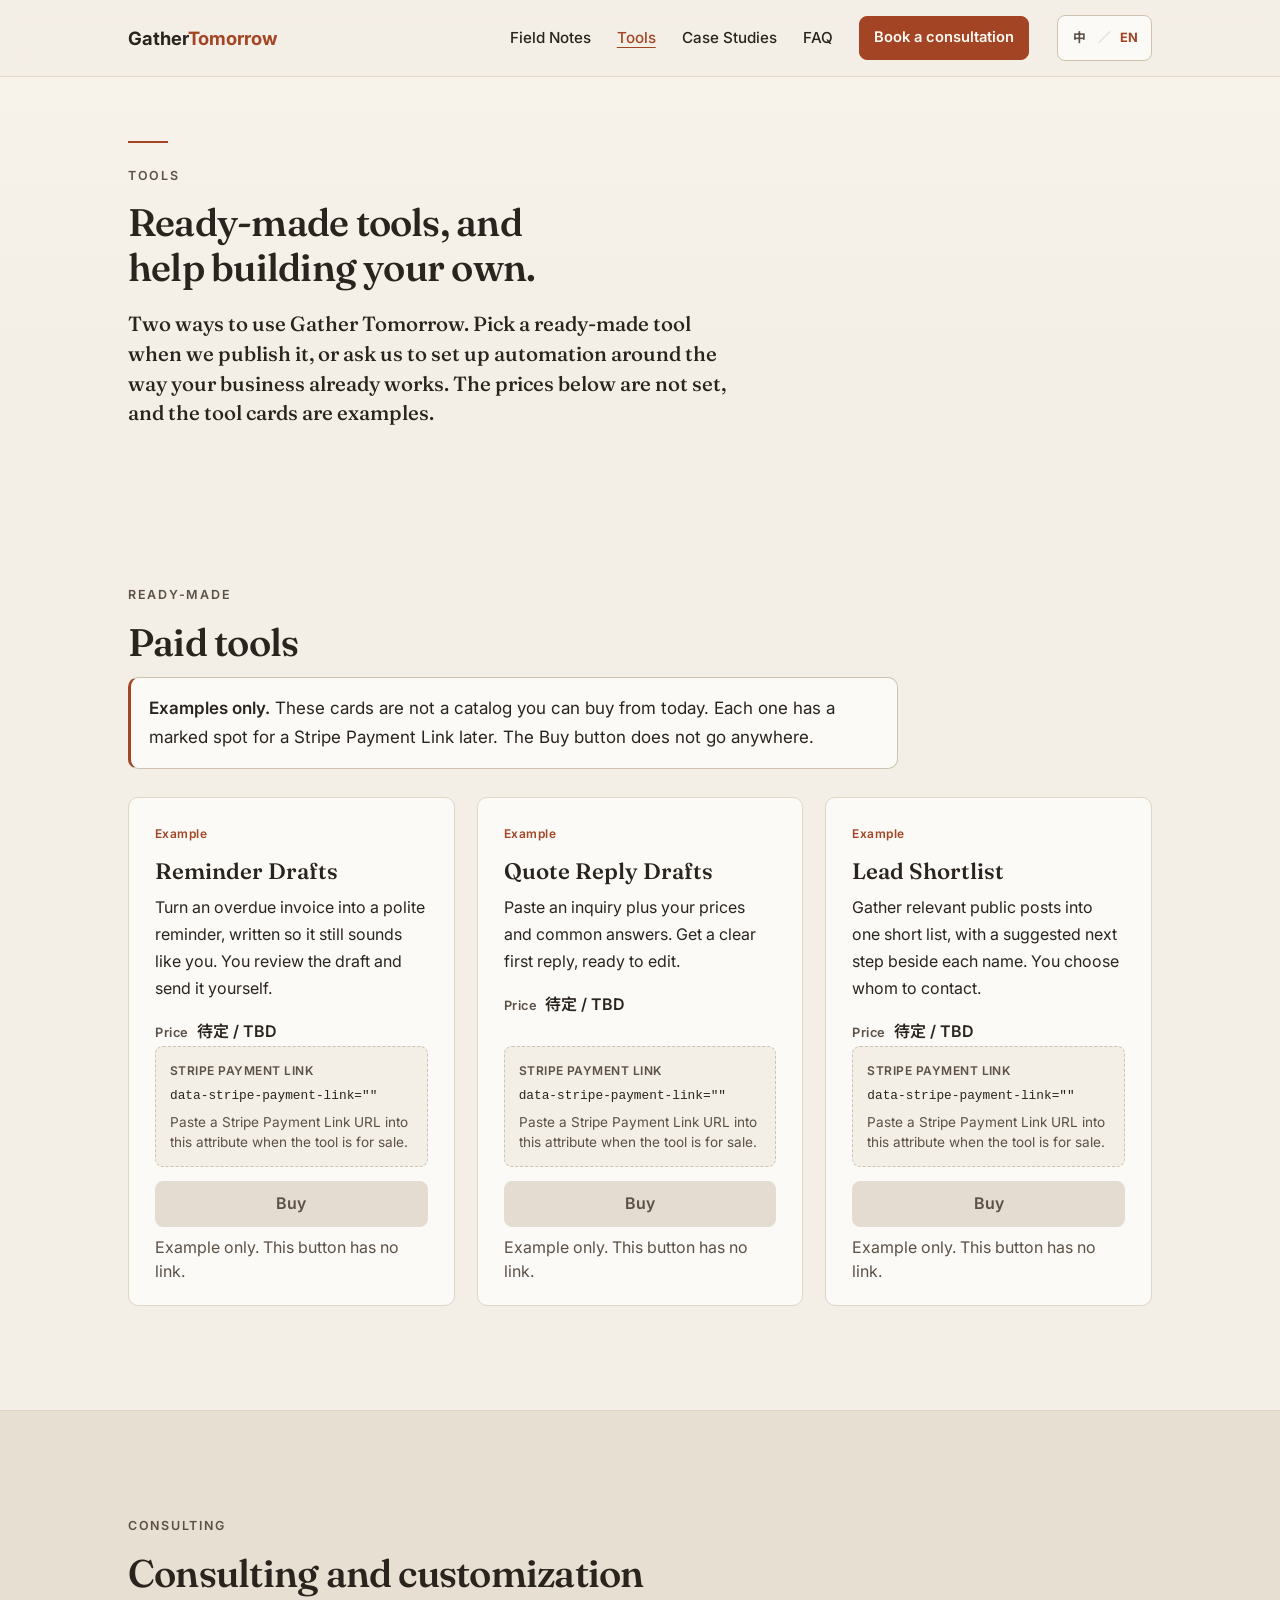
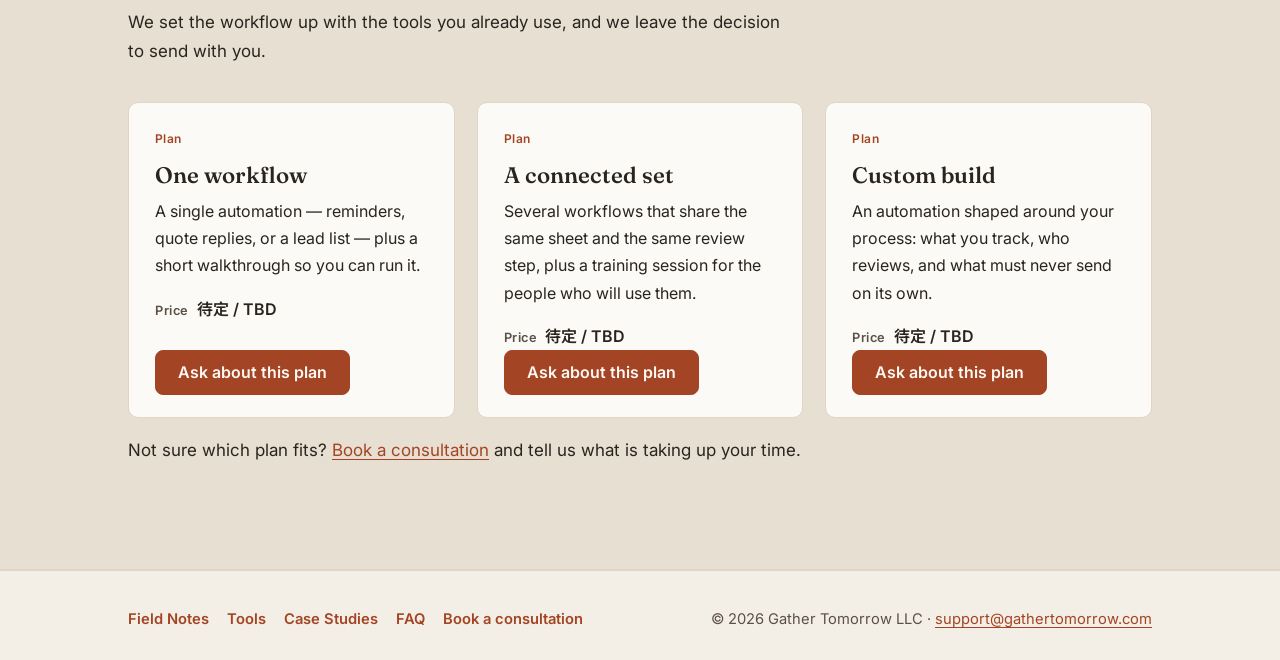
==== commit 68d6bf73: "Redesign the site with a warm editorial palette and GEO basics. Replace the dark theme with cream pa" ====
--- a/tools/index.html
+++ b/tools/index.html
@@ -4,6 +4,7 @@
 <head>
 <meta charset="UTF-8">
 <meta name="viewport" content="width=device-width, initial-scale=1, viewport-fit=cover">
+<meta name="theme-color" content="#F3EEE6">
 <script src="../assets/lang.js"></script>
 <title>Tools — Gather Tomorrow LLC</title>
 <meta name="description" content="Example ready-made AI tools and consulting plans from Gather Tomorrow. Nothing is for sale yet; prices are still TBD.">
@@ -36,6 +37,9 @@
   ]
 }
 </script>
+<link rel="preconnect" href="https://fonts.googleapis.com">
+<link rel="preconnect" href="https://fonts.gstatic.com" crossorigin>
+<link rel="stylesheet" href="https://fonts.googleapis.com/css2?family=Fraunces:opsz,wght@9..144,500;9..144,600&family=Inter:wght@400;500;600;700&family=Noto+Sans+TC:wght@400;500;600;700&family=Noto+Serif+TC:wght@500;600;700&display=swap">
 <link rel="stylesheet" href="../assets/style.css">
 </head>
 <body>
@@ -47,6 +51,7 @@
       <a href="../index.html#notes">Field Notes</a>
       <a href="index.html" aria-current="page">Tools</a>
       <a href="../index.html#cases">Case Studies</a>
+      <a href="../index.html#faq">FAQ</a>
       <a href="../index.html#book" class="btn btn-sm">Book a consultation</a>
     </nav>
     <div class="nav-tools">
@@ -55,9 +60,8 @@
       </div>
       <label class="nav-toggle">
         <span class="visually-hidden">Menu</span>
-        <input class="nav-check" type="checkbox" aria-controls="site-nav">
-        <svg class="icon-menu" width="18" height="18" viewBox="0 0 18 18" aria-hidden="true" focusable="false"><path d="M2 5h14M2 9h14M2 13h14" fill="none" stroke="currentColor" stroke-width="1.5" stroke-linecap="round"/></svg>
-        <svg class="icon-close" width="18" height="18" viewBox="0 0 18 18" aria-hidden="true" focusable="false"><path d="M4 4l10 10M14 4L4 14" fill="none" stroke="currentColor" stroke-width="1.5" stroke-linecap="round"/></svg>
+        <input class="nav-check" type="checkbox" aria-controls="site-nav" aria-expanded="false">
+        <span class="nav-burger" aria-hidden="true"><span></span><span></span><span></span></span>
       </label>
     </div>
   </div>
@@ -65,22 +69,18 @@
 
 <main id="top">
 <section class="hero hero-compact">
-  <div class="wrap hero-grid">
+  <div class="wrap">
+    <span class="mark" aria-hidden="true"></span>
+    <p class="eyebrow">Tools</p>
     <h1>Ready-made tools, and help building your own.</h1>
-    <p class="lead">Two ways to use Gather Tomorrow. Pick a ready-made tool when we publish it, or ask us to set up automation around the way your business already works. The prices below are not set, and the tool cards are examples.</p>
-    <p class="hero-note">Tools</p>
+    <p class="page-summary">Two ways to use Gather Tomorrow. Pick a ready-made tool when we publish it, or ask us to set up automation around the way your business already works. The prices below are not set, and the tool cards are examples.</p>
   </div>
-  <div class="hero-rule" aria-hidden="true"></div>
 </section>
 
 <section id="ready" class="section">
   <div class="wrap">
-    <div class="section-head">
-      <div class="section-title">
-        <h2>Paid tools</h2>
-        <p class="section-note">Ready-made</p>
-      </div>
-    </div>
+    <p class="eyebrow">Ready-made</p>
+    <h2>Paid tools</h2>
     <p class="notice"><strong>Examples only.</strong> These cards are not a catalog you can buy from today. Each one has a marked spot for a Stripe Payment Link later. The Buy button does not go anywhere.</p>
     <div class="grid3">
       <article class="card tool-card">
@@ -131,13 +131,9 @@
 
 <section id="consult" class="section alt">
   <div class="wrap">
-    <div class="section-head">
-      <div class="section-title">
-        <h2>Consulting and customization</h2>
-        <p class="section-note">Consulting</p>
-      </div>
-      <p class="sub">We set the workflow up with the tools you already use, and we leave the decision to send with you.</p>
-    </div>
+    <p class="eyebrow">Consulting</p>
+    <h2>Consulting and customization</h2>
+    <p class="sub">We set the workflow up with the tools you already use, and we leave the decision to send with you.</p>
     <div class="grid3">
       <article class="card">
         <span class="tag">Plan</span>
@@ -166,6 +162,18 @@
 </section>
 </main>
 
-<footer class="footer"><div class="wrap">© 2026 Gather Tomorrow LLC · <a href="mailto:support@gathertomorrow.com">support@gathertomorrow.com</a></div></footer>
+<footer class="footer">
+  <div class="wrap footer-inner">
+    <nav aria-label="Footer">
+      <a href="../index.html#notes">Field Notes</a>
+      <a href="index.html">Tools</a>
+      <a href="../index.html#cases">Case Studies</a>
+      <a href="../index.html#faq">FAQ</a>
+      <a href="../index.html#book">Book a consultation</a>
+    </nav>
+    <p>© 2026 Gather Tomorrow LLC · <a href="mailto:support@gathertomorrow.com">support@gathertomorrow.com</a></p>
+  </div>
+</footer>
+<script src="../assets/nav.js"></script>
 </body>
 </html>
--- a/assets/style.css
+++ b/assets/style.css
@@ -1,156 +1,787 @@
-:root{
-  --bg:#070b14;--bg2:#0c1220;--card:#101829;--line:rgba(120,160,255,.08);--text:#e6ecf5;--muted:#93a1b8;--accent:#3ee6c1;--accent2:#5b8cff;
-  --ink:#04101a;--disabled:#1c2636;
-  --space-1:4px;--space-2:8px;--space-3:12px;--space-4:16px;--space-5:24px;--space-6:32px;--space-7:48px;--space-8:64px;--space-9:96px;--space-10:128px;
-  --ease:cubic-bezier(0.16,1,0.3,1);
-  color-scheme:dark;
-}
-@font-face{
-  font-family:"Instrument Sans";
-  src:url("fonts/instrument-sans-latin.woff2") format("woff2");
-  font-weight:400 700;font-style:normal;font-display:swap;
-  unicode-range:U+0000-00FF,U+0131,U+0152-0153,U+02BB-02BC,U+02C6,U+02DA,U+02DC,U+0304,U+0308,U+0329,U+2000-206F,U+20AC,U+2122,U+2191,U+2193,U+2212,U+2215,U+FEFF,U+FFFD;
-}
-@font-face{
-  font-family:"Instrument Sans";
-  src:url("fonts/instrument-sans-latin-italic.woff2") format("woff2");
-  font-weight:400 700;font-style:italic;font-display:swap;
-  unicode-range:U+0000-00FF,U+0131,U+0152-0153,U+02BB-02BC,U+02C6,U+02DA,U+02DC,U+0304,U+0308,U+0329,U+2000-206F,U+20AC,U+2122,U+2191,U+2193,U+2212,U+2215,U+FEFF,U+FFFD;
-}
-*{box-sizing:border-box;margin:0;padding:0}
-html{scroll-behavior:smooth;scrollbar-color:rgba(120,160,255,.4) var(--bg)}
-body{
-  font-family:"Instrument Sans","PingFang TC","Microsoft JhengHei","Noto Sans TC","Noto Sans CJK TC","WenQuanYi Micro Hei","Droid Sans Fallback",sans-serif;
-  background:var(--bg);color:var(--text);line-height:1.7;font-size:1.0625rem;font-weight:500;
-  -webkit-font-smoothing:antialiased;text-wrap:pretty;
-}
-:lang(zh-Hant) body{line-height:1.85;font-weight:400}
-::selection{background:rgba(62,230,193,.28);color:var(--text)}
-a{color:var(--accent);text-decoration:underline;text-decoration-thickness:1px;text-underline-offset:3px}
-img{max-width:100%;height:auto}
-.visually-hidden{position:absolute;width:1px;height:1px;padding:0;margin:-1px;overflow:hidden;clip:rect(0,0,0,0);white-space:nowrap;border:0}
-.skip{position:absolute;left:max(16px,env(safe-area-inset-left));top:8px;z-index:30;transform:translateY(-160%);background:var(--accent);color:var(--ink)!important;text-decoration:none;font-weight:650;padding:8px 14px;border-radius:8px}
-.skip:focus{transform:none}
-.wrap{max-width:1120px;margin:0 auto;padding:0 max(24px,env(safe-area-inset-right)) 0 max(24px,env(safe-area-inset-left))}
-.narrow{max-width:640px}
-.nav{position:sticky;top:0;z-index:10;background:rgba(7,11,20,.92);backdrop-filter:blur(12px);border-bottom:1px solid var(--line)}
-.nav-row{display:flex;align-items:center;gap:28px;min-height:72px}
-.logo{font-family:Inter,system-ui,-apple-system,"Segoe UI",Roboto,"PingFang TC","Microsoft JhengHei","Noto Sans TC",sans-serif;font-weight:700;font-size:1.15rem;color:var(--text);text-decoration:none;letter-spacing:0;flex:0 0 auto}
-.logo span{color:var(--accent)}
-.nav-panel{display:flex;align-items:center;gap:8px 22px;margin-left:auto}
-.nav-panel a:not(.btn){color:var(--muted);font-size:.95rem;font-weight:550;text-decoration:none;min-height:44px;display:inline-flex;align-items:center;padding:6px 0}
-.nav-panel a:not(.btn):hover{color:var(--text)}
-.nav-panel a[aria-current="page"]{color:var(--text)}
-.nav-tools{display:flex;align-items:center;gap:12px;flex:0 0 auto}
-.nav-toggle{display:none;position:relative;width:44px;height:44px;align-items:center;justify-content:center;color:var(--text);border:1px solid rgba(120,160,255,.28);border-radius:8px;background:transparent;cursor:pointer}
-.nav-toggle .nav-check{position:absolute;inset:0;width:100%;height:100%;margin:0;opacity:0;cursor:pointer}
-.nav-toggle:has(.nav-check:focus-visible){outline:2px solid var(--accent);outline-offset:3px}
-.icon-close{display:none}
-.nav-toggle:has(.nav-check:checked) .icon-menu{display:none}
-.nav-toggle:has(.nav-check:checked) .icon-close{display:block}
-.lang-toggle{display:inline-flex;align-items:center;flex:0 0 auto;border:1px solid rgba(120,160,255,.28);border-radius:8px;padding:0 6px;min-height:44px;font-size:.8rem;line-height:1;letter-spacing:.02em}
-.lang-toggle .lang-link{color:var(--muted);font-weight:700;text-decoration:none;min-width:44px;min-height:44px;display:inline-flex;align-items:center;justify-content:center}
-.lang-toggle .lang-link[aria-current="true"]{color:var(--accent)}
-.lang-toggle span{color:var(--muted)}
-:focus-visible{outline:2px solid var(--accent);outline-offset:3px}
-.btn{display:inline-flex;align-items:center;justify-content:center;min-height:44px;background-color:var(--accent);background-image:linear-gradient(100deg,var(--accent) 0%,var(--accent2) 55%,var(--accent) 120%);background-size:160% 100%;background-position:0% 50%;color:var(--ink)!important;font-weight:650;padding:12px 22px;border-radius:8px;border:0;cursor:pointer;font-size:1rem;font-family:inherit;text-align:center;text-decoration:none;box-shadow:0 10px 24px rgba(7,11,20,.35);transition:background-position 220ms var(--ease),box-shadow 180ms var(--ease),border-color 180ms var(--ease),background-color 180ms var(--ease)}
-.btn:disabled,.btn[disabled]{background-image:none;background-color:var(--disabled);color:var(--muted)!important;cursor:not-allowed;box-shadow:none}
-.btn-sm{padding:7px 14px;font-size:.9rem;min-height:44px}
-.btn-ghost{background-image:none;background-color:transparent;border:1px solid var(--accent);color:var(--accent)!important;box-shadow:none}
-@media (hover:hover){
-  .btn:hover{background-position:100% 50%;box-shadow:0 14px 28px rgba(7,11,20,.48)}
-  .btn:disabled:hover,.btn[disabled]:hover{background-position:0 0;box-shadow:none}
-  .btn-ghost:hover{background-color:rgba(62,230,193,.08);background-position:0 0;box-shadow:none}
-}
-.btn:active{transform:translateY(1px)}
-.btn:disabled:active,.btn[disabled]:active{transform:none}
-.hero{position:relative;padding:112px 0 96px;overflow:hidden}
-.hero-compact{padding:80px 0 48px}
-.hero::before{content:"";position:absolute;inset:0;pointer-events:none;background-image:linear-gradient(var(--line) 1px,transparent 1px),linear-gradient(90deg,var(--line) 1px,transparent 1px);background-size:72px 72px;mask-image:linear-gradient(180deg,#000 0%,transparent 80%);-webkit-mask-image:linear-gradient(180deg,#000 0%,transparent 80%)}
-.hero-rule{position:absolute;left:0;right:0;bottom:0;height:1px;background:linear-gradient(90deg,transparent,var(--accent) 20%,var(--accent2) 80%,transparent);transform-origin:0 50%;animation:rule-in 640ms var(--ease) both}
-@keyframes rule-in{from{transform:scaleX(0)}to{transform:scaleX(1)}}
-.hero-grid{position:relative}
-.hero-grid h1{margin-bottom:var(--space-5);max-width:18em}
-.hero-note{color:var(--muted);font-size:.95rem;line-height:1.5;font-weight:550;max-width:42ch;margin-top:var(--space-6)}
-h1{font-size:clamp(2.5rem,5.2vw,4rem);line-height:1.05;letter-spacing:-.03em;font-weight:600;text-wrap:balance;hyphens:none}
-.keep{white-space:nowrap}
-:lang(zh-Hant) h1{letter-spacing:0;line-height:1.28;font-weight:600}
-.accent{color:var(--accent)}
-.lead{font-size:1.2rem;line-height:1.65;color:var(--muted);max-width:62ch;margin-bottom:var(--space-6)}
-:lang(zh-Hant) .lead{line-height:1.8}
-.cta-row{display:flex;gap:14px;flex-wrap:wrap}
-.section{padding:var(--space-9) 0}
-.alt{background:rgba(12,18,32,.72);border-top:1px solid var(--line);border-bottom:1px solid var(--line)}
-.section-head{margin-bottom:var(--space-7);padding-bottom:var(--space-5);border-bottom:1px solid var(--line);display:grid;gap:var(--space-3)}
-.section-title{display:flex;align-items:baseline;justify-content:space-between;gap:var(--space-5)}
-.section-note{color:var(--muted);font-size:.95rem;font-weight:550;line-height:1.4;flex:0 0 auto}
-h2{font-size:clamp(1.7rem,2.6vw,2.25rem);line-height:1.2;letter-spacing:-.022em;font-weight:600;text-wrap:balance}
-h3{font-size:1.3rem;line-height:1.35;font-weight:600;letter-spacing:-.015em;margin:14px 0 8px;text-wrap:balance}
-:lang(zh-Hant) h2,:lang(zh-Hant) h3{letter-spacing:0;line-height:1.45}
-.sub{color:var(--muted);max-width:65ch;margin:0}
-.grid3,.grid2{display:grid;gap:var(--space-5)}
-.grid3{grid-template-columns:1fr}
-.grid2{grid-template-columns:1fr}
-.card{background:var(--card);border:1px solid rgba(120,160,255,.15);border-radius:12px;padding:28px 28px 24px;display:flex;flex-direction:column;min-width:0;box-shadow:0 16px 36px rgba(7,11,20,.28);transition:border-color 180ms var(--ease),box-shadow 180ms var(--ease)}
-@media (hover:hover){
-  .card:hover{border-color:rgba(62,230,193,.55);box-shadow:0 20px 40px rgba(7,11,20,.42)}
-}
-.tag{align-self:flex-start;font-size:.8rem;font-weight:650;letter-spacing:.01em;color:var(--accent)}
-dl dt{color:var(--accent2);font-size:.8125rem;font-weight:650;margin-top:20px}
-dl dt:first-of-type{margin-top:8px}
-dl dd{color:var(--muted);font-size:1rem;line-height:1.65;margin-top:4px}
-.card p,.case ol{color:var(--muted)}
-.case ol{list-style:none;margin:16px 0 0;padding:0;counter-reset:step}
-.case li{counter-increment:step;position:relative;margin:0 0 0 11px;padding:0 0 18px 28px;border-left:1px solid rgba(120,160,255,.28);line-height:1.6}
-.case li:last-child{border-left-color:transparent;padding-bottom:0}
-.case li::before{content:counter(step);position:absolute;left:-12px;top:0;width:22px;height:22px;border-radius:50%;display:grid;place-items:center;background:var(--card);border:1px solid rgba(62,230,193,.55);color:var(--accent);font-size:.75rem;font-weight:700}
-.card.muted{box-shadow:none;border-style:dashed}
-.card-foot{margin-top:auto;padding-top:20px;border-top:1px solid var(--line);display:flex;flex-direction:column;gap:12px}
-.like{align-self:flex-start;background:transparent;border:1px solid rgba(120,160,255,.28);color:var(--muted);border-radius:999px;min-height:44px;padding:0 16px;cursor:not-allowed;font:inherit;font-size:.9rem}
-.diy{font-weight:650;font-size:.95rem;line-height:1.45}
-.form{display:grid;gap:18px}
-.form label{display:grid;gap:8px;font-size:.95rem;font-weight:600;color:var(--text)}
-.form input,.form textarea{background:var(--bg);border:1px solid rgba(120,160,255,.28);border-radius:8px;padding:12px 14px;color:var(--text);font:inherit;font-size:1rem;line-height:1.5;caret-color:var(--accent);min-height:48px;width:100%}
-.form textarea{min-height:140px;resize:vertical}
-.form input:focus,.form textarea:focus{outline:2px solid var(--accent);outline-offset:2px;border-color:var(--accent)}
-.fallback{margin-top:18px;color:var(--muted)}
-.notice{border:1px dashed rgba(62,230,193,.45);background:rgba(62,230,193,.06);border-radius:12px;padding:16px 18px;margin:0 0 28px;color:var(--muted);max-width:75ch}
-.notice strong{color:var(--text);font-weight:650}
-.price,.card p.price{margin-top:20px;font-variant-numeric:tabular-nums;color:var(--accent);font-size:1rem;font-weight:650}
-.price-label{color:var(--muted);margin-right:8px;font-size:.8125rem;font-weight:600;letter-spacing:.01em}
-.stripe-slot{margin-top:auto;border:1px dashed rgba(120,160,255,.45);border-radius:8px;padding:14px;background:rgba(7,11,20,.45);display:flex;flex-direction:column;gap:6px}
-.slot-label{font-size:.75rem;font-weight:650;letter-spacing:.02em;color:var(--accent2)}
-.stripe-slot code{font-family:ui-monospace,"Cascadia Mono","Segoe UI Mono",monospace;color:var(--accent);font-size:.8rem;line-height:1.45}
-.slot-help,.buy-note{color:var(--muted);font-size:.85rem;line-height:1.5}
-.buy{width:100%;margin-top:14px}
-.buy-note{margin-top:8px}
-.card .plan-link{margin-top:auto;align-self:flex-start}
-.footer{padding:32px 0 calc(32px + env(safe-area-inset-bottom));color:var(--muted);font-size:.9rem;border-top:1px solid var(--line)}
-.footer a{font-weight:600}
-@media (min-width:900px){
-  .grid2{grid-template-columns:1fr 1fr}
-}
-@media (min-width:1040px){
-  .grid3{grid-template-columns:repeat(3,minmax(0,1fr))}
-}
-@media (max-width:959px){
-  .nav-row{flex-wrap:wrap;gap:0 12px;min-height:64px;padding-top:8px;padding-bottom:8px}
-  .logo{margin-right:auto}
-  .nav-panel{display:none;flex-basis:100%;flex-direction:column;align-items:stretch;gap:2px;margin:8px 0 4px;padding-top:8px;border-top:1px solid var(--line);order:5}
-  .nav-row:has(.nav-check:checked) .nav-panel{display:flex}
-  .nav-panel .btn{width:100%;margin-top:8px}
-  .nav-toggle{display:inline-flex}
-  .hero{padding:72px 0 64px}
-  .hero-compact{padding:56px 0 36px}
-  .section{padding:var(--space-8) 0}
-  .section-title{flex-direction:column;align-items:flex-start;gap:6px}
-  .cta-row{flex-direction:column;align-items:stretch}
-  .cta-row .btn{width:100%}
-  h1{font-size:clamp(2.15rem,11vw,2.8rem)}
-}
-@media (prefers-reduced-motion:reduce){
-  html{scroll-behavior:auto}
-  .hero-rule{animation:none;transform:none}
-  .btn,.card{transition:none}
-  .btn:active{transform:none}
-}
+/* Gather Tomorrow — warm editorial theme.
+   One accent: terracotta. Cream paper, warm charcoal ink.
+   Headings: Fraunces (Latin) and Noto Serif TC. Body: Inter and Noto Sans TC.
+   The wordmark stays in Inter. */
+:root {
+  --bg: #F3EEE6;
+  --bg-top: #F7F3EB;
+  --bg-raised: #FBFAF6;
+  --bg-alt: #E7DFD2;
+  --text: #2A241E;
+  --muted: #5C5146;
+  --accent: #A34524;
+  --on-accent: #FFF8F3;
+  --line: #E0D5C6;
+  --line-strong: #CFC2B0;
+  --pending-bg: #F8EDE4;
+  --space-1: 4px;
+  --space-2: 8px;
+  --space-3: 12px;
+  --space-4: 16px;
+  --space-5: 24px;
+  --space-6: 32px;
+  --space-7: 48px;
+  --space-8: 72px;
+  --space-9: 104px;
+  color-scheme: light;
+  --sans: Inter, "Noto Sans TC", "PingFang TC", "Microsoft JhengHei", "Noto Sans CJK TC", sans-serif;
+  --serif: Fraunces, "Noto Serif TC", "Iowan Old Style", Palatino, Georgia, serif;
+  --serif-tc: "Noto Serif TC", Fraunces, "Iowan Old Style", Palatino, Georgia, serif;
+  --sans-tc: "Noto Sans TC", Inter, "PingFang TC", "Microsoft JhengHei", "Noto Sans CJK TC", sans-serif;
+}
+
+* { box-sizing: border-box; margin: 0; padding: 0; }
+
+html { scroll-behavior: smooth; }
+
+body {
+  font-family: var(--sans);
+  background: var(--bg);
+  color: var(--text);
+  line-height: 1.7;
+  font-size: 1.0625rem;
+  font-weight: 400;
+  -webkit-font-smoothing: antialiased;
+  text-rendering: optimizeLegibility;
+}
+
+:lang(zh-Hant) body {
+  font-family: var(--sans-tc);
+  line-height: 1.85;
+}
+
+::selection { background: #F0D3C4; color: var(--text); }
+
+img { max-width: 100%; height: auto; }
+
+a {
+  color: var(--accent);
+  text-decoration-thickness: 1px;
+  text-underline-offset: 3px;
+}
+
+a:hover { text-decoration-thickness: 2px; }
+
+:focus-visible {
+  outline: 2px solid var(--text);
+  outline-offset: 3px;
+}
+
+.visually-hidden {
+  position: absolute;
+  width: 1px;
+  height: 1px;
+  padding: 0;
+  margin: -1px;
+  overflow: hidden;
+  clip: rect(0 0 0 0);
+  white-space: nowrap;
+  border: 0;
+}
+
+.skip {
+  position: absolute;
+  left: max(16px, env(safe-area-inset-left));
+  top: 8px;
+  z-index: 40;
+  transform: translateY(-160%);
+  background: var(--accent);
+  color: var(--on-accent);
+  text-decoration: none;
+  font-weight: 600;
+  padding: 8px 14px;
+  border-radius: 8px;
+}
+
+.skip:focus {
+  transform: none;
+  outline-color: var(--text);
+}
+
+.wrap {
+  max-width: 1080px;
+  margin: 0 auto;
+  padding: 0 max(28px, env(safe-area-inset-right)) 0 max(28px, env(safe-area-inset-left));
+}
+
+.narrow { max-width: 720px; }
+
+[id] { scroll-margin-top: 96px; }
+
+/* Header */
+.nav {
+  position: sticky;
+  top: 0;
+  z-index: 20;
+  background: rgba(243, 238, 230, 0.92);
+  backdrop-filter: blur(12px);
+  border-bottom: 1px solid var(--line);
+}
+
+.nav-row {
+  display: flex;
+  align-items: center;
+  gap: 28px;
+  min-height: 76px;
+}
+
+.logo {
+  font-family: Inter, "Noto Sans TC", sans-serif;
+  font-weight: 700;
+  font-size: 1.15rem;
+  color: var(--text);
+  text-decoration: none;
+  letter-spacing: 0;
+  flex: 0 0 auto;
+  white-space: nowrap;
+  line-height: 1;
+}
+
+.logo span { color: var(--accent); }
+
+.nav-panel {
+  display: flex;
+  align-items: center;
+  gap: 8px 26px;
+  margin-left: auto;
+}
+
+.nav-panel a:not(.btn) {
+  color: var(--text);
+  font-size: 0.95rem;
+  font-weight: 500;
+  text-decoration: none;
+  min-height: 44px;
+  display: inline-flex;
+  align-items: center;
+}
+
+.nav-panel a:not(.btn):hover { color: var(--accent); }
+
+.nav-panel a[aria-current="page"] {
+  color: var(--accent);
+  text-decoration: underline;
+  text-underline-offset: 4px;
+}
+
+.nav-tools {
+  display: flex;
+  align-items: center;
+  gap: 10px;
+  flex: 0 0 auto;
+}
+
+.nav-toggle {
+  display: none;
+  position: relative;
+  width: 44px;
+  height: 44px;
+  align-items: center;
+  justify-content: center;
+  color: var(--text);
+  border: 1px solid var(--line-strong);
+  border-radius: 8px;
+  background: var(--bg-raised);
+  cursor: pointer;
+}
+
+.nav-check {
+  position: absolute;
+  inset: 0;
+  width: 100%;
+  height: 100%;
+  margin: 0;
+  opacity: 0;
+  cursor: pointer;
+}
+
+.nav-toggle:has(.nav-check:focus-visible) {
+  outline: 2px solid var(--text);
+  outline-offset: 3px;
+}
+
+.nav-burger {
+  position: relative;
+  width: 16px;
+  height: 12px;
+  display: block;
+}
+
+.nav-burger span {
+  position: absolute;
+  left: 0;
+  right: 0;
+  height: 1.5px;
+  background: currentColor;
+  border-radius: 1px;
+}
+
+.nav-burger span:nth-child(1) { top: 0; }
+.nav-burger span:nth-child(2) { top: 5.25px; }
+.nav-burger span:nth-child(3) { top: 10.5px; }
+
+.nav-toggle:has(.nav-check:checked) .nav-burger span:nth-child(1) {
+  top: 5.25px;
+  transform: rotate(45deg);
+}
+
+.nav-toggle:has(.nav-check:checked) .nav-burger span:nth-child(2) { opacity: 0; }
+
+.nav-toggle:has(.nav-check:checked) .nav-burger span:nth-child(3) {
+  top: 5.25px;
+  transform: rotate(-45deg);
+}
+
+.lang-toggle {
+  display: inline-flex;
+  align-items: center;
+  border: 1px solid var(--line-strong);
+  border-radius: 8px;
+  padding: 0 4px;
+  min-height: 44px;
+  background: var(--bg-raised);
+  font-size: 0.8rem;
+  line-height: 1;
+  letter-spacing: 0.02em;
+}
+
+.lang-toggle .lang-link {
+  color: var(--muted);
+  font-weight: 700;
+  text-decoration: none;
+  min-width: 36px;
+  min-height: 44px;
+  display: inline-flex;
+  align-items: center;
+  justify-content: center;
+}
+
+.lang-toggle .lang-link[aria-current="true"] { color: var(--accent); }
+
+.lang-toggle span { color: var(--line-strong); }
+
+/* Buttons */
+.btn {
+  display: inline-flex;
+  align-items: center;
+  justify-content: center;
+  min-height: 44px;
+  background: var(--accent);
+  color: var(--on-accent);
+  font-family: var(--sans);
+  font-weight: 600;
+  padding: 12px 22px;
+  border-radius: 8px;
+  border: 1px solid var(--accent);
+  cursor: pointer;
+  font-size: 1rem;
+  text-align: center;
+  text-decoration: none;
+  line-height: 1.2;
+}
+
+:lang(zh-Hant) .btn { font-family: var(--sans-tc); }
+
+.btn:hover {
+  background: color-mix(in srgb, var(--accent) 86%, var(--text));
+  border-color: color-mix(in srgb, var(--accent) 86%, var(--text));
+  text-decoration: none;
+  color: var(--on-accent);
+}
+
+.btn:disabled,
+.btn[disabled] {
+  background: #E4DCD0;
+  border-color: #E4DCD0;
+  color: #5C5146;
+  cursor: not-allowed;
+}
+
+.btn-sm { padding: 8px 14px; font-size: 0.92rem; }
+
+.btn-ghost {
+  background: transparent;
+  color: var(--accent);
+}
+
+.btn-ghost:hover {
+  background: color-mix(in srgb, var(--accent) 8%, transparent);
+  color: var(--accent);
+  border-color: var(--accent);
+}
+
+/* Hero */
+.hero { padding: 72px 0 88px; background: linear-gradient(180deg, var(--bg-top) 0%, var(--bg) 72%); }
+
+.hero-compact { padding: 64px 0 36px; }
+
+.hero-layout {
+  display: grid;
+  grid-template-columns: minmax(0, 1.7fr) minmax(210px, 0.55fr);
+  gap: 40px 56px;
+  align-items: start;
+}
+
+.mark {
+  display: block;
+  width: 40px;
+  height: 2px;
+  background: var(--accent);
+  margin-bottom: 22px;
+}
+
+.eyebrow {
+  font-family: var(--sans);
+  font-size: 0.78rem;
+  font-weight: 600;
+  letter-spacing: 0.14em;
+  text-transform: uppercase;
+  color: var(--muted);
+  margin-bottom: 14px;
+}
+
+:lang(zh-Hant) .eyebrow {
+  font-family: var(--sans-tc);
+  letter-spacing: 0.08em;
+  text-transform: none;
+  font-size: 0.95rem;
+}
+
+h1, h2, h3 {
+  font-family: var(--serif);
+  font-weight: 560;
+  font-optical-sizing: auto;
+  text-wrap: balance;
+}
+
+:lang(zh-Hant) h1,
+:lang(zh-Hant) h2,
+:lang(zh-Hant) h3,
+:lang(zh-Hant) .page-summary,
+:lang(zh-Hant) .hero-index a {
+  font-family: var(--serif-tc);
+  font-weight: 600;
+  letter-spacing: 0;
+  text-wrap: balance;
+}
+
+h1 {
+  font-size: clamp(2.15rem, 3vw, 2.85rem);
+  line-height: 1.16;
+  letter-spacing: -0.02em;
+  margin-bottom: 20px;
+  max-width: 20em;
+  color: var(--text);
+  hyphens: manual;
+}
+
+:lang(zh-Hant) h1 {
+  line-height: 1.32;
+  max-width: 14em;
+  letter-spacing: 0;
+}
+
+h1 .accent {
+  color: inherit;
+  text-decoration: underline;
+  text-decoration-color: var(--accent);
+  text-decoration-thickness: 2px;
+  text-underline-offset: 0.14em;
+}
+
+.keep { white-space: nowrap; }
+
+.page-summary {
+  font-family: var(--serif);
+  font-weight: 500;
+  font-size: 1.28rem;
+  line-height: 1.45;
+  color: var(--text);
+  max-width: 38rem;
+  margin: 0 0 16px;
+  text-wrap: pretty;
+}
+
+:lang(zh-Hant) .page-summary {
+  font-size: 1.2rem;
+  line-height: 1.75;
+}
+
+.lead {
+  font-size: 1.05rem;
+  line-height: 1.65;
+  color: var(--text);
+  max-width: 40rem;
+  margin-bottom: 0;
+}
+
+:lang(zh-Hant) .lead { line-height: 1.85; }
+
+.cta-row {
+  display: flex;
+  gap: 12px;
+  flex-wrap: wrap;
+  margin-top: 28px;
+}
+
+.hero-index {
+  border-top: 2px solid var(--accent);
+  padding-top: 16px;
+  margin-top: 8px;
+}
+
+.hero-index p {
+  font-family: var(--sans);
+  font-size: 0.78rem;
+  font-weight: 600;
+  letter-spacing: 0.14em;
+  text-transform: uppercase;
+  color: var(--muted);
+}
+
+:lang(zh-Hant) .hero-index p {
+  font-family: var(--sans-tc);
+  letter-spacing: 0.08em;
+  text-transform: none;
+  font-size: 0.95rem;
+}
+
+.hero-index ol {
+  list-style: none;
+  margin: 16px 0 0;
+  padding: 0;
+  display: grid;
+  gap: 18px;
+  counter-reset: note;
+}
+
+.hero-index li { counter-increment: note; }
+
+.hero-index a {
+  font-family: var(--serif);
+  font-weight: 500;
+  font-size: 1.2rem;
+  line-height: 1.35;
+  color: var(--accent);
+  text-decoration-thickness: 1px;
+}
+
+.hero-index a::before {
+  content: counter(note, decimal-leading-zero);
+  display: block;
+  font-family: var(--sans);
+  font-size: 0.75rem;
+  font-weight: 600;
+  letter-spacing: 0.08em;
+  color: var(--muted);
+  margin-bottom: 4px;
+}
+
+/* Sections */
+.section { padding: var(--space-9) 0; }
+
+.alt {
+  background: var(--bg-alt);
+  border-top: 1px solid var(--line);
+  border-bottom: 1px solid var(--line);
+}
+
+h2 {
+  font-size: clamp(1.85rem, 3vw, 2.45rem);
+  line-height: 1.2;
+  letter-spacing: -0.02em;
+  margin-bottom: 12px;
+  max-width: 20em;
+}
+
+:lang(zh-Hant) h2 { line-height: 1.4; letter-spacing: 0; }
+
+h3 {
+  font-size: 1.4rem;
+  line-height: 1.3;
+  margin: 12px 0 8px;
+}
+
+:lang(zh-Hant) h3 { line-height: 1.45; }
+
+.sub {
+  max-width: 42rem;
+  margin-bottom: 36px;
+}
+
+.grid3, .grid2 { display: grid; gap: 22px; }
+
+.grid3 { grid-template-columns: 1fr; }
+.grid2 { grid-template-columns: 1fr; }
+
+.card {
+  background: var(--bg-raised);
+  border: 1px solid var(--line);
+  border-radius: 10px;
+  padding: 26px 26px 22px;
+  display: flex;
+  flex-direction: column;
+  min-width: 0;
+}
+
+.card:hover { border-color: var(--line-strong); }
+
+.tag {
+  align-self: flex-start;
+  font-family: var(--sans);
+  font-size: 0.75rem;
+  font-weight: 600;
+  letter-spacing: 0.04em;
+  color: var(--accent);
+}
+
+:lang(zh-Hant) .tag { font-family: var(--sans-tc); letter-spacing: 0.02em; }
+
+dl dt {
+  font-family: var(--sans);
+  font-size: 0.8rem;
+  font-weight: 600;
+  letter-spacing: 0.06em;
+  text-transform: uppercase;
+  margin-top: 16px;
+  color: var(--text);
+}
+
+:lang(zh-Hant) dl dt {
+  font-family: var(--sans-tc);
+  letter-spacing: 0.04em;
+  text-transform: none;
+  font-size: 0.92rem;
+}
+
+dl dt:first-of-type { margin-top: 8px; }
+
+dl dd {
+  margin-top: 4px;
+  font-size: 1rem;
+  line-height: 1.65;
+}
+
+.card p, .case ol { font-size: 1rem; }
+
+.case ol { margin: 8px 0 0; padding-left: 1.2rem; }
+
+.case li { margin: 0 0 10px; padding-left: 4px; }
+
+.case li::marker { color: var(--accent); font-weight: 600; }
+
+.card.muted { border-style: dashed; }
+
+.card-foot {
+  margin-top: auto;
+  padding-top: 18px;
+  border-top: 1px solid var(--line);
+  display: flex;
+  flex-direction: column;
+  gap: 12px;
+}
+
+.like {
+  align-self: flex-start;
+  background: transparent;
+  border: 1px solid var(--line-strong);
+  color: var(--muted);
+  border-radius: 999px;
+  min-height: 44px;
+  padding: 0 16px;
+  cursor: not-allowed;
+  font: inherit;
+  font-size: 0.92rem;
+}
+
+.diy { font-weight: 600; font-size: 0.98rem; line-height: 1.45; }
+
+.form {
+  display: grid;
+  gap: 16px;
+  background: var(--bg-raised);
+  border: 1px solid var(--line);
+  border-radius: 12px;
+  padding: 24px;
+}
+
+.form label {
+  display: grid;
+  gap: 6px;
+  font-size: 0.92rem;
+  font-weight: 600;
+  color: var(--text);
+}
+
+.form input, .form textarea {
+  background: var(--bg);
+  border: 1px solid var(--line-strong);
+  border-radius: 8px;
+  padding: 12px 14px;
+  color: var(--text);
+  font: inherit;
+  font-size: 1rem;
+  line-height: 1.5;
+  min-height: 48px;
+  width: 100%;
+}
+
+.form textarea { min-height: 140px; resize: vertical; }
+
+.form input:focus-visible, .form textarea:focus-visible {
+  outline: 2px solid var(--text);
+  outline-offset: 2px;
+  border-color: var(--accent);
+}
+
+.fallback { margin-top: 18px; }
+
+.notice {
+  border: 1px solid var(--line-strong);
+  border-left: 3px solid var(--accent);
+  background: var(--bg-raised);
+  border-radius: 10px;
+  padding: 16px 18px;
+  margin: 0 0 28px;
+  max-width: 70ch;
+}
+
+.notice strong { font-weight: 600; }
+
+.price, .card p.price {
+  margin-top: 16px;
+  font-variant-numeric: tabular-nums;
+  font-weight: 600;
+  color: var(--text);
+}
+
+.price-label {
+  color: var(--muted);
+  margin-right: 8px;
+  font-size: 0.8rem;
+  font-weight: 600;
+  letter-spacing: 0.04em;
+}
+
+:lang(zh-Hant) .price-label { letter-spacing: 0; }
+
+.stripe-slot {
+  margin-top: auto;
+  border: 1px dashed var(--line-strong);
+  border-radius: 8px;
+  padding: 14px;
+  background: var(--bg);
+  display: flex;
+  flex-direction: column;
+  gap: 6px;
+}
+
+.slot-label {
+  font-size: 0.75rem;
+  font-weight: 600;
+  letter-spacing: 0.04em;
+  text-transform: uppercase;
+  color: var(--muted);
+}
+
+:lang(zh-Hant) .slot-label { letter-spacing: 0.02em; text-transform: none; font-size: 0.85rem; }
+
+.stripe-slot code {
+  font-family: ui-monospace, "Cascadia Mono", "Segoe UI Mono", monospace;
+  color: var(--text);
+  font-size: 0.8rem;
+  line-height: 1.45;
+  overflow-wrap: anywhere;
+}
+
+.slot-help, .buy-note { color: var(--muted); font-size: 0.85rem; line-height: 1.5; }
+
+.buy { width: 100%; margin-top: 14px; }
+
+.buy-note { margin-top: 8px; }
+
+.card .plan-link { margin-top: auto; align-self: flex-start; }
+
+/* FAQ — answers are visible in the HTML, not hidden behind a disclosure. */
+.faq-list { border-top: 1px solid var(--line-strong); }
+
+.faq-item { padding: 26px 0; border-bottom: 1px solid var(--line); }
+
+.faq-item h3 { margin: 0 0 8px; font-size: 1.35rem; }
+
+.faq-item p { max-width: 62ch; }
+
+.faq-pending {
+  display: inline-block;
+  margin-top: 4px;
+  padding: 10px 14px;
+  border: 1px dashed var(--accent);
+  background: var(--pending-bg);
+  color: var(--accent);
+  font-weight: 600;
+  border-radius: 8px;
+}
+
+.footer {
+  padding: 36px 0 calc(28px + env(safe-area-inset-bottom));
+  color: var(--muted);
+  font-size: 0.92rem;
+  border-top: 1px solid var(--line);
+}
+
+.footer-inner {
+  display: flex;
+  flex-wrap: wrap;
+  justify-content: space-between;
+  gap: 16px 32px;
+  align-items: baseline;
+}
+
+.footer nav { display: flex; flex-wrap: wrap; gap: 8px 18px; }
+
+.footer nav a { font-weight: 600; text-decoration: none; }
+
+.footer nav a:hover { text-decoration: underline; }
+
+@media (min-width: 760px) {
+  .grid2 { grid-template-columns: 1fr 1fr; }
+}
+
+@media (min-width: 980px) {
+  .grid3 { grid-template-columns: repeat(3, minmax(0, 1fr)); }
+}
+
+@media (max-width: 980px) {
+  .nav-row { flex-wrap: wrap; gap: 0 12px; min-height: 64px; padding-top: 8px; padding-bottom: 8px; }
+  .logo { margin-right: auto; }
+  .nav-panel {
+    display: none;
+    flex-basis: 100%;
+    flex-direction: column;
+    align-items: stretch;
+    gap: 0;
+    margin: 4px 0 10px;
+    padding-top: 6px;
+    border-top: 1px solid var(--line);
+    order: 5;
+  }
+  .nav-row:has(.nav-check:checked) .nav-panel { display: flex; }
+  .nav-panel a:not(.btn) { min-height: 44px; padding: 4px 0; }
+  .nav-panel .btn { width: 100%; margin-top: 8px; }
+  .nav-toggle { display: inline-flex; }
+}
+
+@media (max-width: 900px) {
+  .hero { padding: 48px 0 56px; }
+  .hero-compact { padding: 40px 0 20px; }
+  .hero-layout { grid-template-columns: 1fr; gap: 36px; }
+  .section { padding: var(--space-8) 0; }
+  .cta-row { flex-direction: column; align-items: stretch; }
+  .cta-row .btn { width: 100%; }
+  h1 { font-size: clamp(2.15rem, 10vw, 2.8rem); max-width: none; }
+}
+
+@media (prefers-reduced-motion: reduce) {
+  html { scroll-behavior: auto; }
+  .nav-burger span { transition: none; }
+}
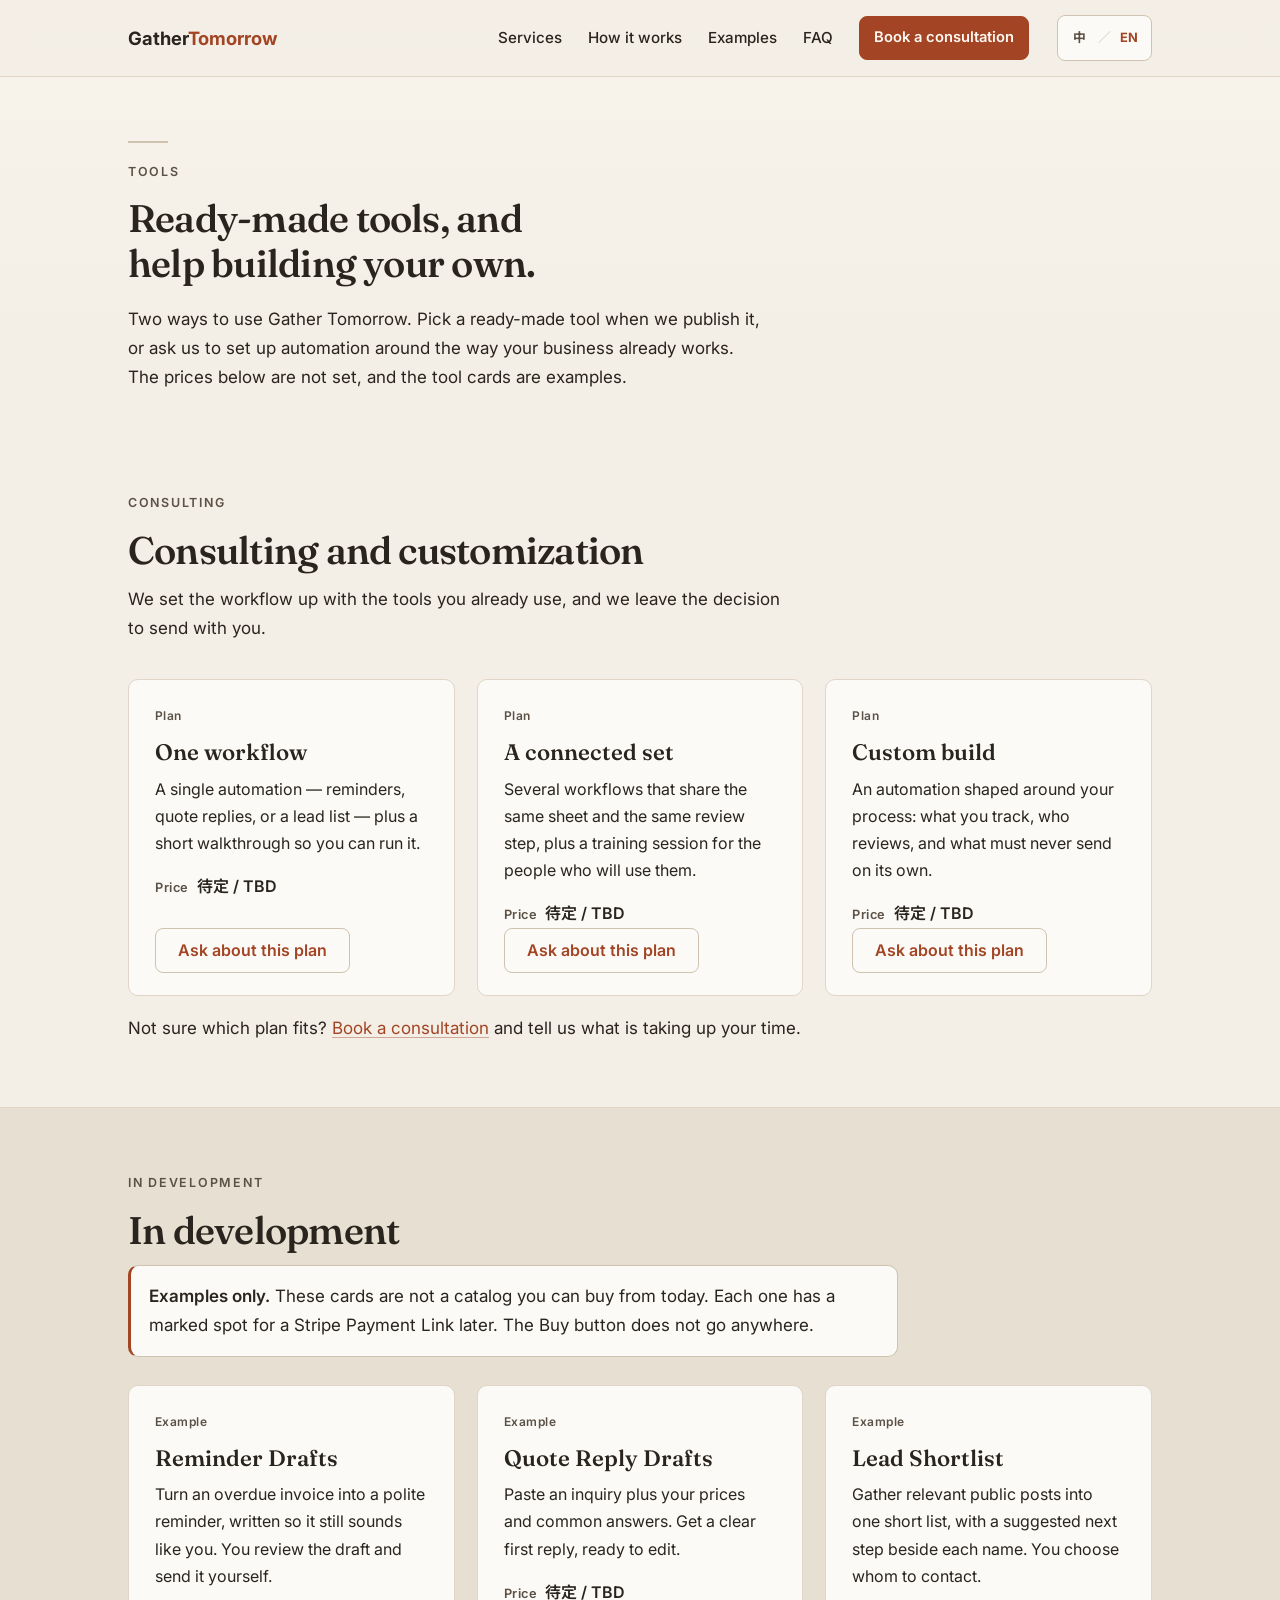
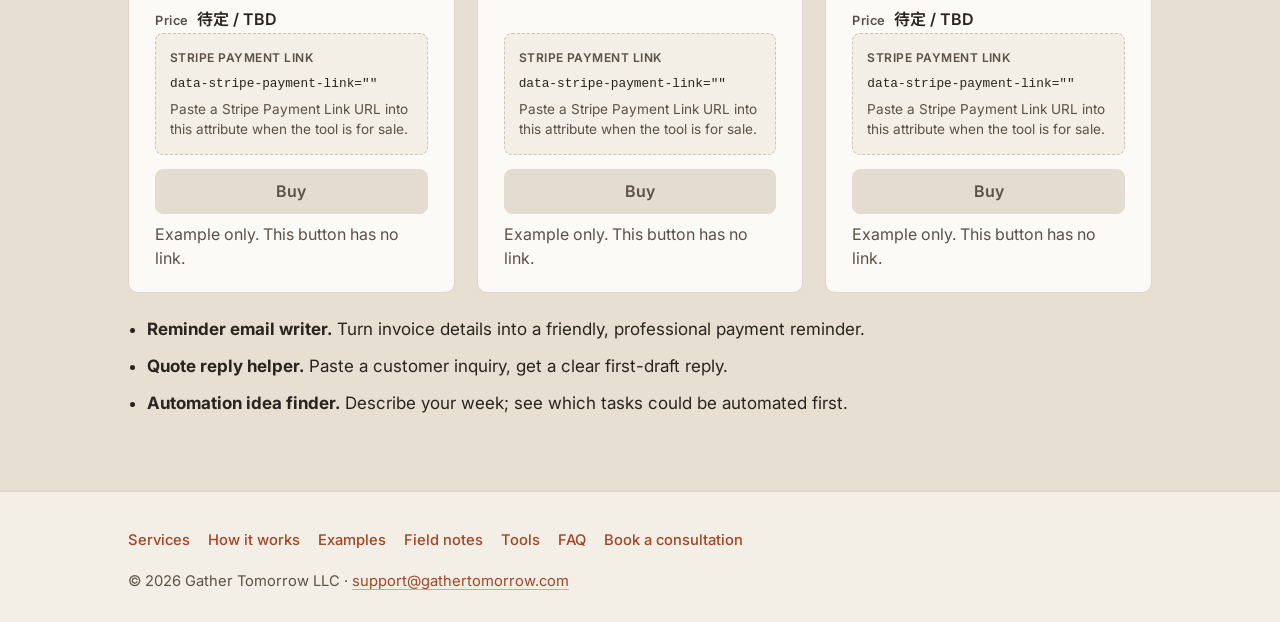
==== commit 679d6b58: "Reshape the home page around one workflow demo. Lead with payment reminders and inquiry replies, mov" ====
--- a/tools/index.html
+++ b/tools/index.html
@@ -48,9 +48,9 @@
   <div class="wrap nav-row">
     <a class="logo" href="../index.html">Gather<span>Tomorrow</span></a>
     <nav class="nav-panel" id="site-nav" aria-label="Primary">
-      <a href="../index.html#notes">Field Notes</a>
-      <a href="index.html" aria-current="page">Tools</a>
-      <a href="../index.html#cases">Case Studies</a>
+      <a href="../index.html#services">Services</a>
+      <a href="../index.html#how">How it works</a>
+      <a href="../index.html#examples">Examples</a>
       <a href="../index.html#faq">FAQ</a>
       <a href="../index.html#book" class="btn btn-sm">Book a consultation</a>
     </nav>
@@ -77,10 +77,42 @@
   </div>
 </section>
 
-<section id="ready" class="section">
+<section id="consult" class="section">
   <div class="wrap">
-    <p class="eyebrow">Ready-made</p>
-    <h2>Paid tools</h2>
+    <p class="eyebrow">Consulting</p>
+    <h2>Consulting and customization</h2>
+    <p class="sub">We set the workflow up with the tools you already use, and we leave the decision to send with you.</p>
+    <div class="grid3">
+      <article class="card">
+        <span class="tag">Plan</span>
+        <h3>One workflow</h3>
+        <p>A single automation — reminders, quote replies, or a lead list — plus a short walkthrough so you can run it.</p>
+        <p class="price"><span class="price-label">Price</span>待定 / TBD</p>
+        <a class="btn plan-link" href="../index.html#book">Ask about this plan</a>
+      </article>
+      <article class="card">
+        <span class="tag">Plan</span>
+        <h3>A connected set</h3>
+        <p>Several workflows that share the same sheet and the same review step, plus a training session for the people who will use them.</p>
+        <p class="price"><span class="price-label">Price</span>待定 / TBD</p>
+        <a class="btn plan-link" href="../index.html#book">Ask about this plan</a>
+      </article>
+      <article class="card">
+        <span class="tag">Plan</span>
+        <h3>Custom build</h3>
+        <p>An automation shaped around your process: what you track, who reviews, and what must never send on its own.</p>
+        <p class="price"><span class="price-label">Price</span>待定 / TBD</p>
+        <a class="btn plan-link" href="../index.html#book">Ask about this plan</a>
+      </article>
+    </div>
+    <p class="fallback">Not sure which plan fits? <a href="../index.html#book">Book a consultation</a> and tell us what is taking up your time.</p>
+  </div>
+</section>
+
+<section id="develop" class="section alt">
+  <div class="wrap">
+    <p class="eyebrow">In development</p>
+    <h2>In development</h2>
     <p class="notice"><strong>Examples only.</strong> These cards are not a catalog you can buy from today. Each one has a marked spot for a Stripe Payment Link later. The Buy button does not go anywhere.</p>
     <div class="grid3">
       <article class="card tool-card">
@@ -126,38 +158,11 @@
         <p class="buy-note">Example only. This button has no link.</p>
       </article>
     </div>
-  </div>
-</section>
-
-<section id="consult" class="section alt">
-  <div class="wrap">
-    <p class="eyebrow">Consulting</p>
-    <h2>Consulting and customization</h2>
-    <p class="sub">We set the workflow up with the tools you already use, and we leave the decision to send with you.</p>
-    <div class="grid3">
-      <article class="card">
-        <span class="tag">Plan</span>
-        <h3>One workflow</h3>
-        <p>A single automation — reminders, quote replies, or a lead list — plus a short walkthrough so you can run it.</p>
-        <p class="price"><span class="price-label">Price</span>待定 / TBD</p>
-        <a class="btn plan-link" href="../index.html#book">Ask about this plan</a>
-      </article>
-      <article class="card">
-        <span class="tag">Plan</span>
-        <h3>A connected set</h3>
-        <p>Several workflows that share the same sheet and the same review step, plus a training session for the people who will use them.</p>
-        <p class="price"><span class="price-label">Price</span>待定 / TBD</p>
-        <a class="btn plan-link" href="../index.html#book">Ask about this plan</a>
-      </article>
-      <article class="card">
-        <span class="tag">Plan</span>
-        <h3>Custom build</h3>
-        <p>An automation shaped around your process: what you track, who reviews, and what must never send on its own.</p>
-        <p class="price"><span class="price-label">Price</span>待定 / TBD</p>
-        <a class="btn plan-link" href="../index.html#book">Ask about this plan</a>
-      </article>
-    </div>
-    <p class="fallback">Not sure which plan fits? <a href="../index.html#book">Book a consultation</a> and tell us what is taking up your time.</p>
+    <ul class="sketch">
+      <li><strong>Reminder email writer.</strong> Turn invoice details into a friendly, professional payment reminder.</li>
+      <li><strong>Quote reply helper.</strong> Paste a customer inquiry, get a clear first-draft reply.</li>
+      <li><strong>Automation idea finder.</strong> Describe your week; see which tasks could be automated first.</li>
+    </ul>
   </div>
 </section>
 </main>
@@ -165,9 +170,11 @@
 <footer class="footer">
   <div class="wrap footer-inner">
     <nav aria-label="Footer">
-      <a href="../index.html#notes">Field Notes</a>
+      <a href="../index.html#services">Services</a>
+      <a href="../index.html#how">How it works</a>
+      <a href="../index.html#examples">Examples</a>
+      <a href="../index.html#notes">Field notes</a>
       <a href="index.html">Tools</a>
-      <a href="../index.html#cases">Case Studies</a>
       <a href="../index.html#faq">FAQ</a>
       <a href="../index.html#book">Book a consultation</a>
     </nav>
--- a/assets/style.css
+++ b/assets/style.css
@@ -21,8 +21,8 @@
   --space-5: 24px;
   --space-6: 32px;
   --space-7: 48px;
-  --space-8: 72px;
-  --space-9: 104px;
+  --space-8: 48px;
+  --space-9: 64px;
   color-scheme: light;
   --sans: Inter, "Noto Sans TC", "PingFang TC", "Microsoft JhengHei", "Noto Sans CJK TC", sans-serif;
   --serif: Fraunces, "Noto Serif TC", "Iowan Old Style", Palatino, Georgia, serif;
@@ -56,11 +56,12 @@
 
 a {
   color: var(--accent);
+  text-decoration-color: color-mix(in srgb, var(--accent) 42%, transparent);
   text-decoration-thickness: 1px;
   text-underline-offset: 3px;
 }
 
-a:hover { text-decoration-thickness: 2px; }
+a:hover { text-decoration-color: color-mix(in srgb, var(--accent) 78%, transparent); }
 
 :focus-visible {
   outline: 2px solid var(--text);
@@ -311,7 +312,7 @@
 }
 
 /* Hero */
-.hero { padding: 72px 0 88px; background: linear-gradient(180deg, var(--bg-top) 0%, var(--bg) 72%); }
+.hero { padding: 44px 0 40px; background: linear-gradient(180deg, var(--bg-top) 0%, var(--bg) 72%); }
 
 .hero-compact { padding: 64px 0 36px; }
 
@@ -326,8 +327,8 @@
   display: block;
   width: 40px;
   height: 2px;
-  background: var(--accent);
-  margin-bottom: 22px;
+  background: var(--line-strong);
+  margin-bottom: 18px;
 }
 
 .eyebrow {
@@ -356,9 +357,7 @@
 
 :lang(zh-Hant) h1,
 :lang(zh-Hant) h2,
-:lang(zh-Hant) h3,
-:lang(zh-Hant) .page-summary,
-:lang(zh-Hant) .hero-index a {
+:lang(zh-Hant) h3 {
   font-family: var(--serif-tc);
   font-weight: 600;
   letter-spacing: 0;
@@ -377,7 +376,7 @@
 
 :lang(zh-Hant) h1 {
   line-height: 1.32;
-  max-width: 14em;
+  max-width: 16em;
   letter-spacing: 0;
 }
 
@@ -392,19 +391,21 @@
 .keep { white-space: nowrap; }
 
 .page-summary {
-  font-family: var(--serif);
-  font-weight: 500;
-  font-size: 1.28rem;
-  line-height: 1.45;
-  color: var(--text);
-  max-width: 38rem;
-  margin: 0 0 16px;
+  font-family: inherit;
+  font-weight: 400;
+  font-size: 1.0625rem;
+  line-height: 1.7;
+  color: var(--text);
+  max-width: 40rem;
+  margin: 0;
   text-wrap: pretty;
 }
 
 :lang(zh-Hant) .page-summary {
-  font-size: 1.2rem;
-  line-height: 1.75;
+  font-family: inherit;
+  font-weight: 400;
+  font-size: 1.0625rem;
+  line-height: 1.85;
 }
 
 .lead {
@@ -421,7 +422,13 @@
   display: flex;
   gap: 12px;
   flex-wrap: wrap;
-  margin-top: 28px;
+  margin-top: 22px;
+}
+
+.fine {
+  margin-top: 12px;
+  color: var(--muted);
+  font-size: 0.92rem;
 }
 
 .hero-index {
@@ -532,7 +539,7 @@
   font-size: 0.75rem;
   font-weight: 600;
   letter-spacing: 0.04em;
-  color: var(--accent);
+  color: var(--muted);
 }
 
 :lang(zh-Hant) .tag { font-family: var(--sans-tc); letter-spacing: 0.02em; }
@@ -568,7 +575,7 @@
 
 .case li { margin: 0 0 10px; padding-left: 4px; }
 
-.case li::marker { color: var(--accent); font-weight: 600; }
+.case li::marker { color: var(--muted); font-weight: 600; }
 
 .card.muted { border-style: dashed; }
 
@@ -702,6 +709,18 @@
 
 .card .plan-link { margin-top: auto; align-self: flex-start; }
 
+a.plan-link {
+  background: transparent;
+  color: var(--accent);
+  border-color: var(--line-strong);
+}
+
+a.plan-link:hover {
+  background: transparent;
+  color: var(--accent);
+  border-color: var(--accent);
+}
+
 /* FAQ — answers are visible in the HTML, not hidden behind a disclosure. */
 .faq-list { border-top: 1px solid var(--line-strong); }
 
@@ -739,12 +758,144 @@
 
 .footer nav { display: flex; flex-wrap: wrap; gap: 8px 18px; }
 
-.footer nav a { font-weight: 600; text-decoration: none; }
+.footer nav a { font-weight: 500; text-decoration: none; }
+
+.demo-card {
+  background: var(--bg-raised);
+  border: 1px solid var(--line);
+  border-radius: 12px;
+  padding: 22px 22px 18px;
+}
+
+.demo-label {
+  font-family: var(--sans);
+  font-size: 0.75rem;
+  font-weight: 600;
+  letter-spacing: 0.14em;
+  text-transform: uppercase;
+  color: var(--muted);
+}
+
+:lang(zh-Hant) .demo-label {
+  font-family: var(--sans-tc);
+  letter-spacing: 0.06em;
+  text-transform: none;
+  font-size: 0.92rem;
+}
+
+.demo-steps {
+  margin: 14px 0 16px;
+  line-height: 1.55;
+}
+
+.draft {
+  background: #fff;
+  border: 1px solid var(--line);
+  border-radius: 8px;
+  padding: 14px 16px 16px;
+}
+
+.draft-label {
+  font-size: 0.75rem;
+  font-weight: 600;
+  letter-spacing: 0.08em;
+  text-transform: uppercase;
+  color: var(--muted);
+  margin-bottom: 8px;
+}
+
+:lang(zh-Hant) .draft-label {
+  letter-spacing: 0.04em;
+  text-transform: none;
+  font-size: 0.88rem;
+}
+
+.draft-meta {
+  color: var(--muted);
+  font-size: 0.88rem;
+  margin-bottom: 8px;
+}
+
+.draft p:last-child { margin: 0; }
+
+.chain {
+  color: var(--muted);
+  font-size: 0.92rem;
+  margin-top: 8px;
+}
+
+.result { margin-top: 10px; }
+
+.more { font-weight: 500; }
+
+.section-cta { margin-top: 22px; }
+
+.flow, .steps {
+  display: grid;
+  gap: 16px;
+}
+
+.flow article, .steps li {
+  background: var(--bg-raised);
+  border: 1px solid var(--line);
+  border-radius: 10px;
+  padding: 20px 20px 16px;
+}
+
+.steps { list-style: none; margin: 0; padding: 0; counter-reset: work; }
+
+.steps li { counter-increment: work; }
+
+.steps h3::before {
+  content: counter(work) ". ";
+  color: var(--muted);
+  font-family: var(--sans);
+  font-weight: 600;
+  font-size: 0.95rem;
+}
+
+.kind {
+  font-family: var(--sans);
+  font-size: 0.75rem;
+  font-weight: 600;
+  letter-spacing: 0.08em;
+  text-transform: uppercase;
+  color: var(--muted);
+  margin-bottom: 8px;
+}
+
+:lang(zh-Hant) .kind {
+  font-family: var(--sans-tc);
+  letter-spacing: 0.04em;
+  text-transform: none;
+  font-size: 0.9rem;
+}
+
+.flow h3, .steps h3 { margin-top: 0; }
+
+.flow ol { margin: 8px 0 0; padding-left: 1.15rem; }
+
+.flow li { margin-bottom: 10px; }
+
+.flow li .kind {
+  display: inline;
+  margin-right: 6px;
+}
+
+.back { margin-top: 8px; }
+
+.sketch { margin-top: 22px; padding-left: 1.2rem; max-width: 68ch; }
+
+.sketch li { margin-bottom: 8px; }
 
 .footer nav a:hover { text-decoration: underline; }
 
 @media (min-width: 760px) {
   .grid2 { grid-template-columns: 1fr 1fr; }
+}
+
+@media (min-width: 900px) {
+  .flow, .steps { grid-template-columns: repeat(3, minmax(0, 1fr)); }
 }
 
 @media (min-width: 980px) {
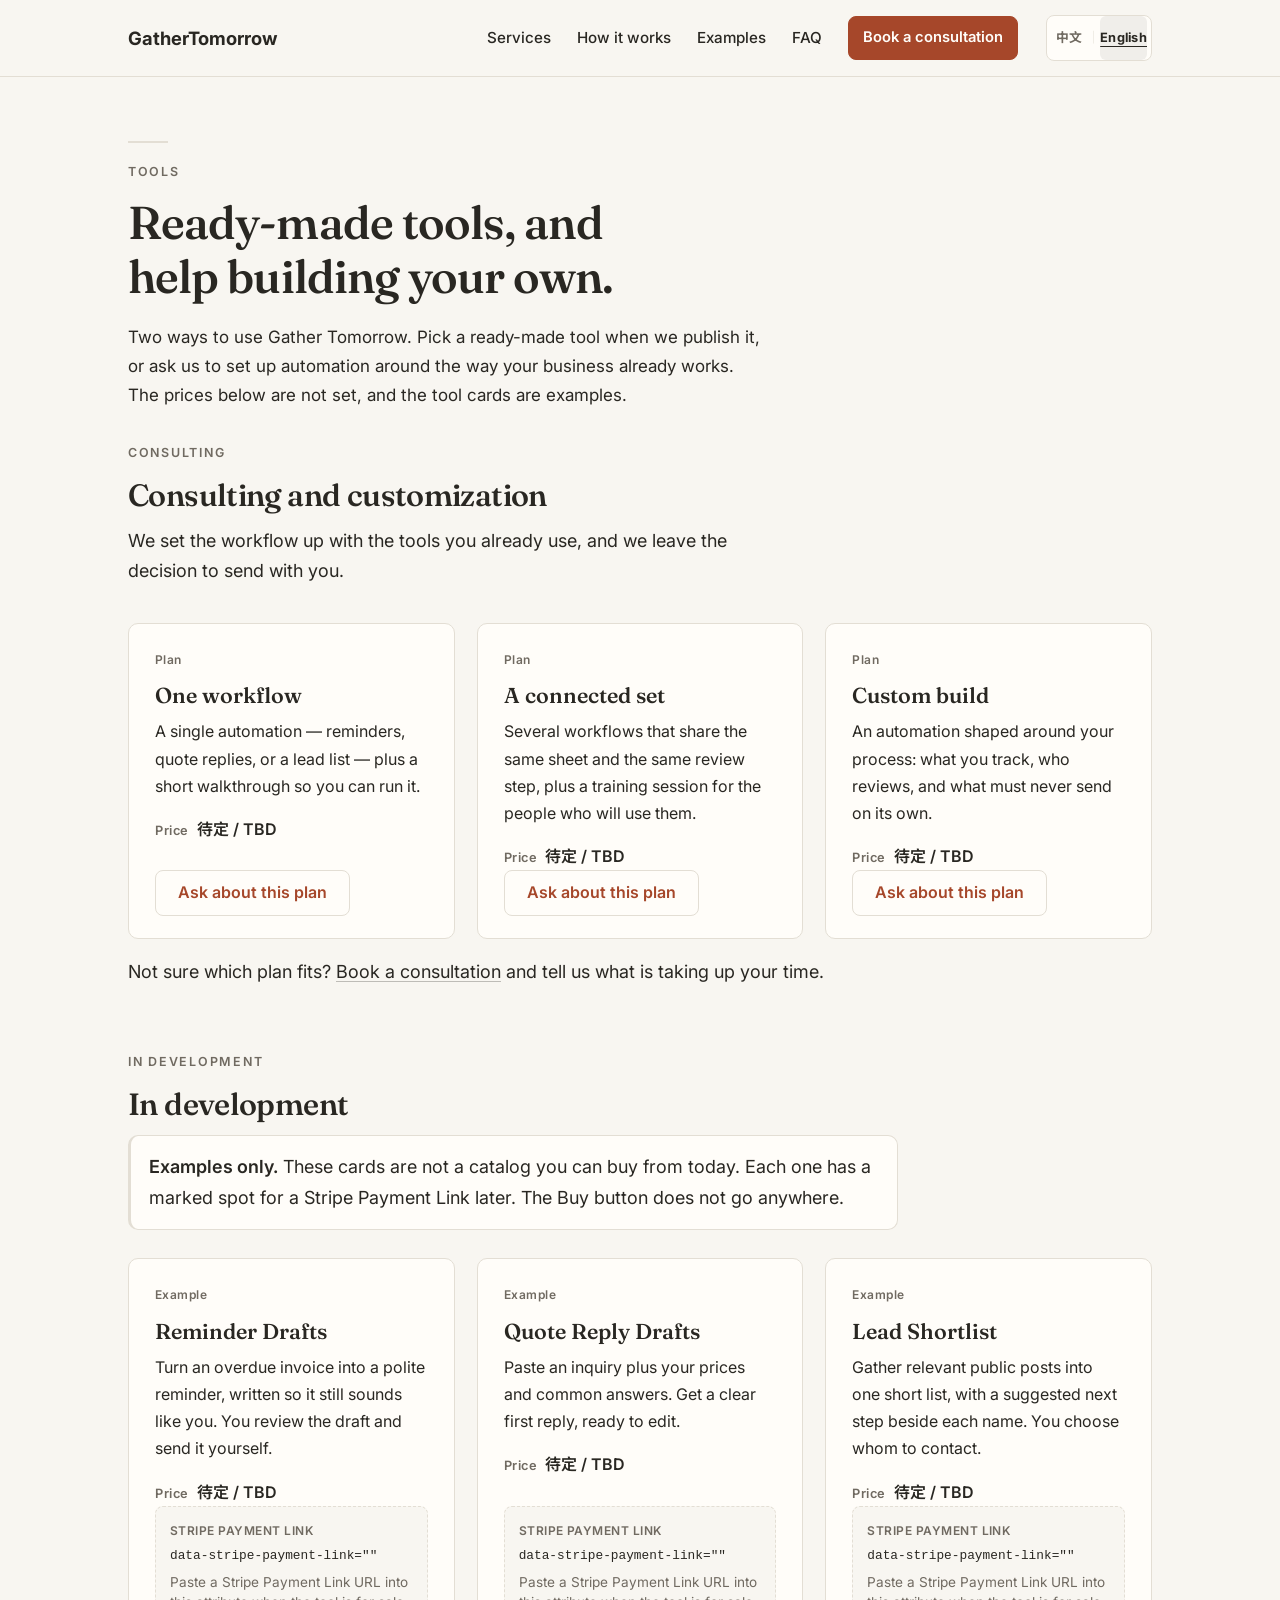
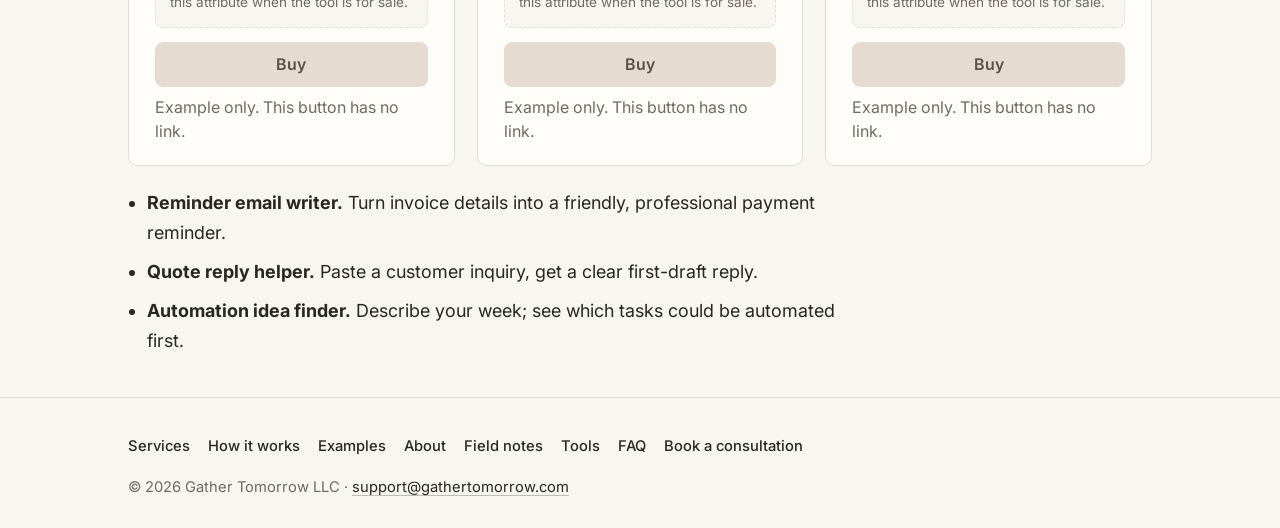
==== commit 373e830c: "Rewrite the offer around a free call and one demo workflow. Make booking the only solid button, spel" ====
--- a/tools/index.html
+++ b/tools/index.html
@@ -56,7 +56,7 @@
     </nav>
     <div class="nav-tools">
       <div class="lang-toggle" role="group" aria-label="Language">
-        <a class="lang-link" href="../zh/tools/index.html" lang="zh-Hant" hreflang="zh-Hant" data-set-lang="zh" aria-label="繁體中文">中</a><span aria-hidden="true">／</span><a class="lang-link" href="index.html" lang="en" hreflang="en" data-set-lang="en" aria-current="true" aria-label="English">EN</a>
+        <a class="lang-link" href="../zh/tools/index.html" lang="zh-Hant" hreflang="zh-Hant" data-set-lang="zh" aria-label="繁體中文">中文</a><span aria-hidden="true">｜</span><a class="lang-link" href="index.html" lang="en" hreflang="en" data-set-lang="en" aria-current="true" aria-label="English">English</a>
       </div>
       <label class="nav-toggle">
         <span class="visually-hidden">Menu</span>
@@ -173,6 +173,7 @@
       <a href="../index.html#services">Services</a>
       <a href="../index.html#how">How it works</a>
       <a href="../index.html#examples">Examples</a>
+      <a href="../index.html#about">About</a>
       <a href="../index.html#notes">Field notes</a>
       <a href="index.html">Tools</a>
       <a href="../index.html#faq">FAQ</a>
--- a/assets/style.css
+++ b/assets/style.css
@@ -3,26 +3,28 @@
    Headings: Fraunces (Latin) and Noto Serif TC. Body: Inter and Noto Sans TC.
    The wordmark stays in Inter. */
 :root {
-  --bg: #F3EEE6;
-  --bg-top: #F7F3EB;
-  --bg-raised: #FBFAF6;
-  --bg-alt: #E7DFD2;
-  --text: #2A241E;
-  --muted: #5C5146;
-  --accent: #A34524;
-  --on-accent: #FFF8F3;
-  --line: #E0D5C6;
-  --line-strong: #CFC2B0;
-  --pending-bg: #F8EDE4;
-  --space-1: 4px;
-  --space-2: 8px;
-  --space-3: 12px;
-  --space-4: 16px;
-  --space-5: 24px;
-  --space-6: 32px;
-  --space-7: 48px;
-  --space-8: 48px;
-  --space-9: 64px;
+  --bg: #F8F6F1;
+  --bg-top: #F8F6F1;
+  --bg-raised: #FFFDF9;
+  --bg-alt: transparent;
+  --card: #FFFDF9;
+  --text: #292722;
+  --muted: #706A61;
+  --accent: #A6472A;
+  --sage: #556352;
+  --on-accent: #FFFDF9;
+  --line: #E3DED4;
+  --line-strong: #E3DED4;
+  --pending-bg: #FFFDF9;
+  --space-1: 8px;
+  --space-2: 16px;
+  --space-3: 24px;
+  --space-4: 32px;
+  --space-5: 40px;
+  --space-6: 48px;
+  --space-7: 64px;
+  --space-8: 80px;
+  --space-9: 32px;
   color-scheme: light;
   --sans: Inter, "Noto Sans TC", "PingFang TC", "Microsoft JhengHei", "Noto Sans CJK TC", sans-serif;
   --serif: Fraunces, "Noto Serif TC", "Iowan Old Style", Palatino, Georgia, serif;
@@ -39,7 +41,7 @@
   background: var(--bg);
   color: var(--text);
   line-height: 1.7;
-  font-size: 1.0625rem;
+  font-size: 1.125rem;
   font-weight: 400;
   -webkit-font-smoothing: antialiased;
   text-rendering: optimizeLegibility;
@@ -257,7 +259,13 @@
   justify-content: center;
 }
 
-.lang-toggle .lang-link[aria-current="true"] { color: var(--accent); }
+.lang-toggle .lang-link[aria-current="true"] {
+  color: var(--text);
+  text-decoration: underline;
+  text-underline-offset: 4px;
+  background: color-mix(in srgb, var(--text) 7%, var(--card));
+  border-radius: 6px;
+}
 
 .lang-toggle span { color: var(--line-strong); }
 
@@ -854,22 +862,23 @@
   font-size: 0.95rem;
 }
 
-.kind {
+.kind, .step-tag {
   font-family: var(--sans);
-  font-size: 0.75rem;
-  font-weight: 600;
-  letter-spacing: 0.08em;
-  text-transform: uppercase;
-  color: var(--muted);
-  margin-bottom: 8px;
-}
-
-:lang(zh-Hant) .kind {
+  font-size: 0.875rem;
+  font-weight: 600;
+  letter-spacing: 0.01em;
+  text-transform: none;
+  color: var(--text);
+  margin: 0 0 8px;
+  line-height: 1.4;
+}
+
+:lang(zh-Hant) .kind, :lang(zh-Hant) .step-tag {
   font-family: var(--sans-tc);
-  letter-spacing: 0.04em;
-  text-transform: none;
-  font-size: 0.9rem;
-}
+  letter-spacing: 0;
+  font-size: 0.95rem;
+}
+.step-you { color: var(--sage); }
 
 .flow h3, .steps h3 { margin-top: 0; }
 
@@ -926,7 +935,7 @@
   .hero { padding: 48px 0 56px; }
   .hero-compact { padding: 40px 0 20px; }
   .hero-layout { grid-template-columns: 1fr; gap: 36px; }
-  .section { padding: var(--space-8) 0; }
+  .section { padding: var(--space-4) 0; }
   .cta-row { flex-direction: column; align-items: stretch; }
   .cta-row .btn { width: 100%; }
   h1 { font-size: clamp(2.15rem, 10vw, 2.8rem); max-width: none; }
@@ -935,4 +944,306 @@
 @media (prefers-reduced-motion: reduce) {
   html { scroll-behavior: auto; }
   .nav-burger span { transition: none; }
-}
+  .draft, main > section, .btn { animation: none; transition: none; }
+}
+
+/* Round 3: warm tool-like. Terracotta is for actions. Sage is for status. */
+.nav { background: rgba(248, 246, 241, 0.94); }
+.logo span { color: inherit; }
+a { color: var(--text); text-decoration-color: color-mix(in srgb, var(--text) 28%, transparent); }
+a:hover { text-decoration-color: var(--text); }
+.btn, .btn:hover, .skip { color: var(--on-accent); text-decoration: none; }
+.btn { font-family: var(--sans); transition: background-color 160ms ease, border-color 160ms ease; }
+:lang(zh-Hant) .btn { font-family: var(--sans-tc); }
+.btn:hover { background: color-mix(in srgb, var(--accent) 84%, #1A140F); border-color: color-mix(in srgb, var(--accent) 84%, #1A140F); }
+.more { color: var(--accent); font-weight: 600; white-space: nowrap; }
+.nav-panel a:not(.btn) { font-family: var(--sans); }
+:lang(zh-Hant) .nav-panel a:not(.btn) { font-family: var(--sans-tc); }
+
+h1 { font-size: clamp(2.35rem, 3.6vw, 3.5rem); font-weight: 560; }
+h2 { font-size: clamp(1.7rem, 2.4vw, 2.5rem); }
+h3 { font-size: 1.35rem; }
+.alt { background: transparent; border: 0; }
+.card, .form, .notice {
+  background: var(--card);
+  border-color: var(--line);
+  box-shadow: none;
+  border-radius: 10px;
+}
+.faq-pending {
+  color: var(--text);
+  background: var(--card);
+  border-color: var(--line);
+  font-weight: 600;
+}
+
+.hero { padding-bottom: 0; }
+#services { padding-top: 8px; }
+.hero-layout {
+  grid-template-columns: minmax(0, 0.9fr) minmax(320px, 1.18fr);
+  gap: 28px 40px;
+}
+.demo-card {
+  position: relative;
+  background: var(--card);
+  border: 1px solid var(--line);
+  border-radius: 12px;
+  padding: 18px 18px 16px;
+}
+.demo-top, .demo-label {
+  display: flex;
+  align-items: center;
+  justify-content: space-between;
+  gap: 12px;
+}
+.demo-label {
+  justify-content: flex-start;
+  margin: 0;
+  color: var(--text);
+  letter-spacing: 0.04em;
+  text-transform: none;
+  font-size: 0.92rem;
+}
+.ico { color: var(--muted); flex: 0 0 auto; }
+.mini-rail {
+  list-style: none;
+  display: grid;
+  grid-template-columns: repeat(3, minmax(0, 1fr));
+  gap: 0;
+  margin: 16px 0 14px;
+  padding: 0;
+}
+.mini-rail li {
+  position: relative;
+  margin: 0;
+  padding: 14px 8px 0 0;
+  font-size: 0.84rem;
+  line-height: 1.4;
+}
+.mini-rail li::before {
+  content: "";
+  position: absolute;
+  top: 3px;
+  left: 0;
+  right: 10px;
+  height: 1px;
+  background: var(--line);
+}
+.mini-rail li::after {
+  content: "";
+  position: absolute;
+  top: 0;
+  left: 0;
+  width: 7px;
+  height: 7px;
+  border-radius: 50%;
+  background: var(--card);
+  border: 1px solid var(--sage);
+}
+.mail { margin: 0 0 12px; }
+.mail div { display: grid; grid-template-columns: 4.6rem 1fr; gap: 8px; margin: 0 0 4px; }
+.mail dt {
+  margin: 0;
+  color: var(--muted);
+  font-family: var(--sans);
+  font-size: 0.8rem;
+  font-weight: 500;
+  letter-spacing: 0;
+  text-transform: none;
+}
+:lang(zh-Hant) .mail dt { font-family: var(--sans-tc); }
+.mail dd { margin: 0; }
+.draft p:last-child { margin-top: 12px; }
+.second-flow {
+  margin: 12px 0 0;
+  color: var(--muted);
+  font-size: 0.92rem;
+}
+.status {
+  display: inline-flex;
+  align-items: center;
+  gap: 6px;
+  margin: 0;
+  width: fit-content;
+  font-family: var(--sans);
+  font-size: 0.875rem;
+  font-weight: 600;
+  letter-spacing: 0.01em;
+  line-height: 1.4;
+  color: var(--sage);
+  background: var(--card);
+  border: 1px solid color-mix(in srgb, var(--sage) 42%, var(--line));
+  border-radius: 999px;
+  padding: 3px 9px 3px 7px;
+}
+:lang(zh-Hant) .status { font-family: var(--sans-tc); font-size: 0.95rem; letter-spacing: 0; }
+.status::before {
+  content: "";
+  width: 6px;
+  height: 6px;
+  border-radius: 50%;
+  background: var(--sage);
+  flex: 0 0 auto;
+}
+.connector {
+  display: grid;
+  grid-template-columns: minmax(0, 0.9fr) minmax(320px, 1.18fr);
+  gap: 28px 40px;
+  height: 36px;
+  margin-top: 4px;
+}
+.connector span {
+  grid-column: 2;
+  justify-self: center;
+  width: 1px;
+  height: 100%;
+  background: var(--line);
+}
+.rules { display: grid; }
+.rules article { padding: 18px 0; }
+.rules h3 { margin-top: 0; }
+.rail {
+  list-style: none;
+  margin: 8px 0 0;
+  padding: 0;
+}
+.rail > li {
+  display: grid;
+  grid-template-columns: 36px minmax(0, 1fr);
+  gap: 8px 14px;
+  position: relative;
+  padding: 0 0 26px;
+}
+.rail > li::before {
+  content: "";
+  position: absolute;
+  left: 13px;
+  top: 16px;
+  bottom: 0;
+  width: 1px;
+  background: var(--line);
+}
+.rail > li:last-child::before { display: none; }
+.rail-n {
+  font-family: ui-monospace, "SFMono-Regular", Menlo, Consolas, monospace;
+  font-size: 0.75rem;
+  letter-spacing: 0.04em;
+  color: var(--muted);
+  padding-top: 4px;
+}
+.rail h3 { margin-top: 0; }
+.rail ol { margin: 8px 0 0; padding-left: 1.15rem; }
+.rail ol li { margin-bottom: 8px; }
+.note-list { border-top: 1px solid var(--line); }
+.note-list article {
+  display: grid;
+  grid-template-columns: minmax(0, 1fr) auto;
+  gap: 8px 28px;
+  align-items: center;
+  padding: 20px 0;
+  border-bottom: 1px solid var(--line);
+}
+.note-list h3 { margin: 2px 0 6px; }
+.note-list .result { margin-top: 0; }
+
+@media (min-width: 900px) {
+  .rail { grid-template-columns: repeat(3, minmax(0, 1fr)); column-gap: 28px; }
+  .rail > li {
+    display: block;
+    padding: 0 8px 0 0;
+  }
+  .rail > li::before {
+    display: block;
+    left: 0;
+    right: 12px;
+    top: 7px;
+    bottom: auto;
+    width: auto;
+    height: 1px;
+  }
+  .rail > li:last-child::before { display: block; right: 0; }
+  .rail-n {
+    display: inline-block;
+    position: relative;
+    background: var(--bg);
+    padding: 0 8px 8px 0;
+  }
+  .rules { grid-template-columns: repeat(3, minmax(0, 1fr)); }
+  .rules article { padding: 4px 28px; border-left: 1px solid var(--line); }
+  .rules article:first-child { padding-left: 0; border-left: 0; }
+}
+
+@media (max-width: 900px) {
+  body { font-size: 1.0625rem; }
+  h1 { font-size: clamp(2.05rem, 8.4vw, 2.45rem); }
+  .hero-layout, .connector { grid-template-columns: 1fr; }
+  .connector { height: 28px; }
+  .connector span { grid-column: 1; }
+  .mini-rail { grid-template-columns: 1fr; gap: 0; }
+  .mini-rail li { padding: 0 0 14px 16px; }
+  .mini-rail li::before { top: 0; bottom: 0; left: 3px; right: auto; width: 1px; height: auto; }
+  .mini-rail li::after { top: 4px; left: 0; }
+  .mini-rail li:last-child { padding-bottom: 0; }
+  .mini-rail li:last-child::before { display: none; }
+  .note-list article { grid-template-columns: 1fr; }
+  .rules article { border-top: 1px solid var(--line); }
+  .rules article:first-child { border-top: 0; }
+}
+
+@media (prefers-reduced-motion: no-preference) {
+  .draft { animation: draft-open 520ms ease both; }
+  main > section {
+    animation: section-in 700ms ease both;
+    animation-timeline: view();
+    animation-range: entry 0% entry 26%;
+  }
+}
+@keyframes draft-open {
+  from { opacity: 0; transform: translateY(-8px); }
+  to { opacity: 1; transform: none; }
+}
+@keyframes section-in {
+  from { opacity: 0.4; transform: translateY(8px); }
+  to { opacity: 1; transform: none; }
+}
+.rules.rules-2 { grid-template-columns: 1fr; }
+.other { margin-top: var(--space-4); padding-top: var(--space-3); border-top: 1px solid var(--line); max-width: 68ch; }
+.svc { margin: 0 0 var(--space-2); }
+.svc dt {
+  margin-top: var(--space-2);
+  font-size: 0.875rem;
+  font-weight: 600;
+  letter-spacing: 0;
+  text-transform: none;
+  color: var(--text);
+}
+.svc dt:first-child { margin-top: 0; }
+.svc dd { margin-top: 4px; }
+.pending-bio {
+  display: inline-block;
+  margin-top: var(--space-1);
+  padding: var(--space-1) var(--space-2);
+  border: 1px dashed var(--line);
+  border-radius: 8px;
+}
+.demo-steps h2 { margin: var(--space-4) 0 var(--space-2); font-size: clamp(1.5rem, 2vw, 2rem); }
+.demo-steps h2:first-child { margin-top: 0; }
+.demo-steps ul { margin: 0 0 var(--space-2); padding-left: 1.2rem; }
+.demo-steps li { margin-bottom: var(--space-1); }
+a.btn-ghost, a.btn-ghost:hover {
+  background: transparent;
+  color: var(--accent);
+  border-color: var(--accent);
+}
+a.btn-ghost:hover { background: color-mix(in srgb, var(--accent) 8%, transparent); }
+@media (min-width: 800px) {
+  .rules.rules-2 { grid-template-columns: 1fr 1fr; }
+  .rules.rules-2 article { border-top: 0; padding: 4px 28px; border-left: 1px solid var(--line); }
+  .rules.rules-2 article:first-child { padding-left: 0; border-left: 0; }
+}
+@media (max-width: 380px) {
+  .wrap { padding-left: 16px; padding-right: 16px; }
+  .logo { font-size: 1rem; }
+  .lang-toggle { font-size: 0.75rem; }
+  .lang-toggle .lang-link { min-width: 0; padding: 0 6px; }
+}
